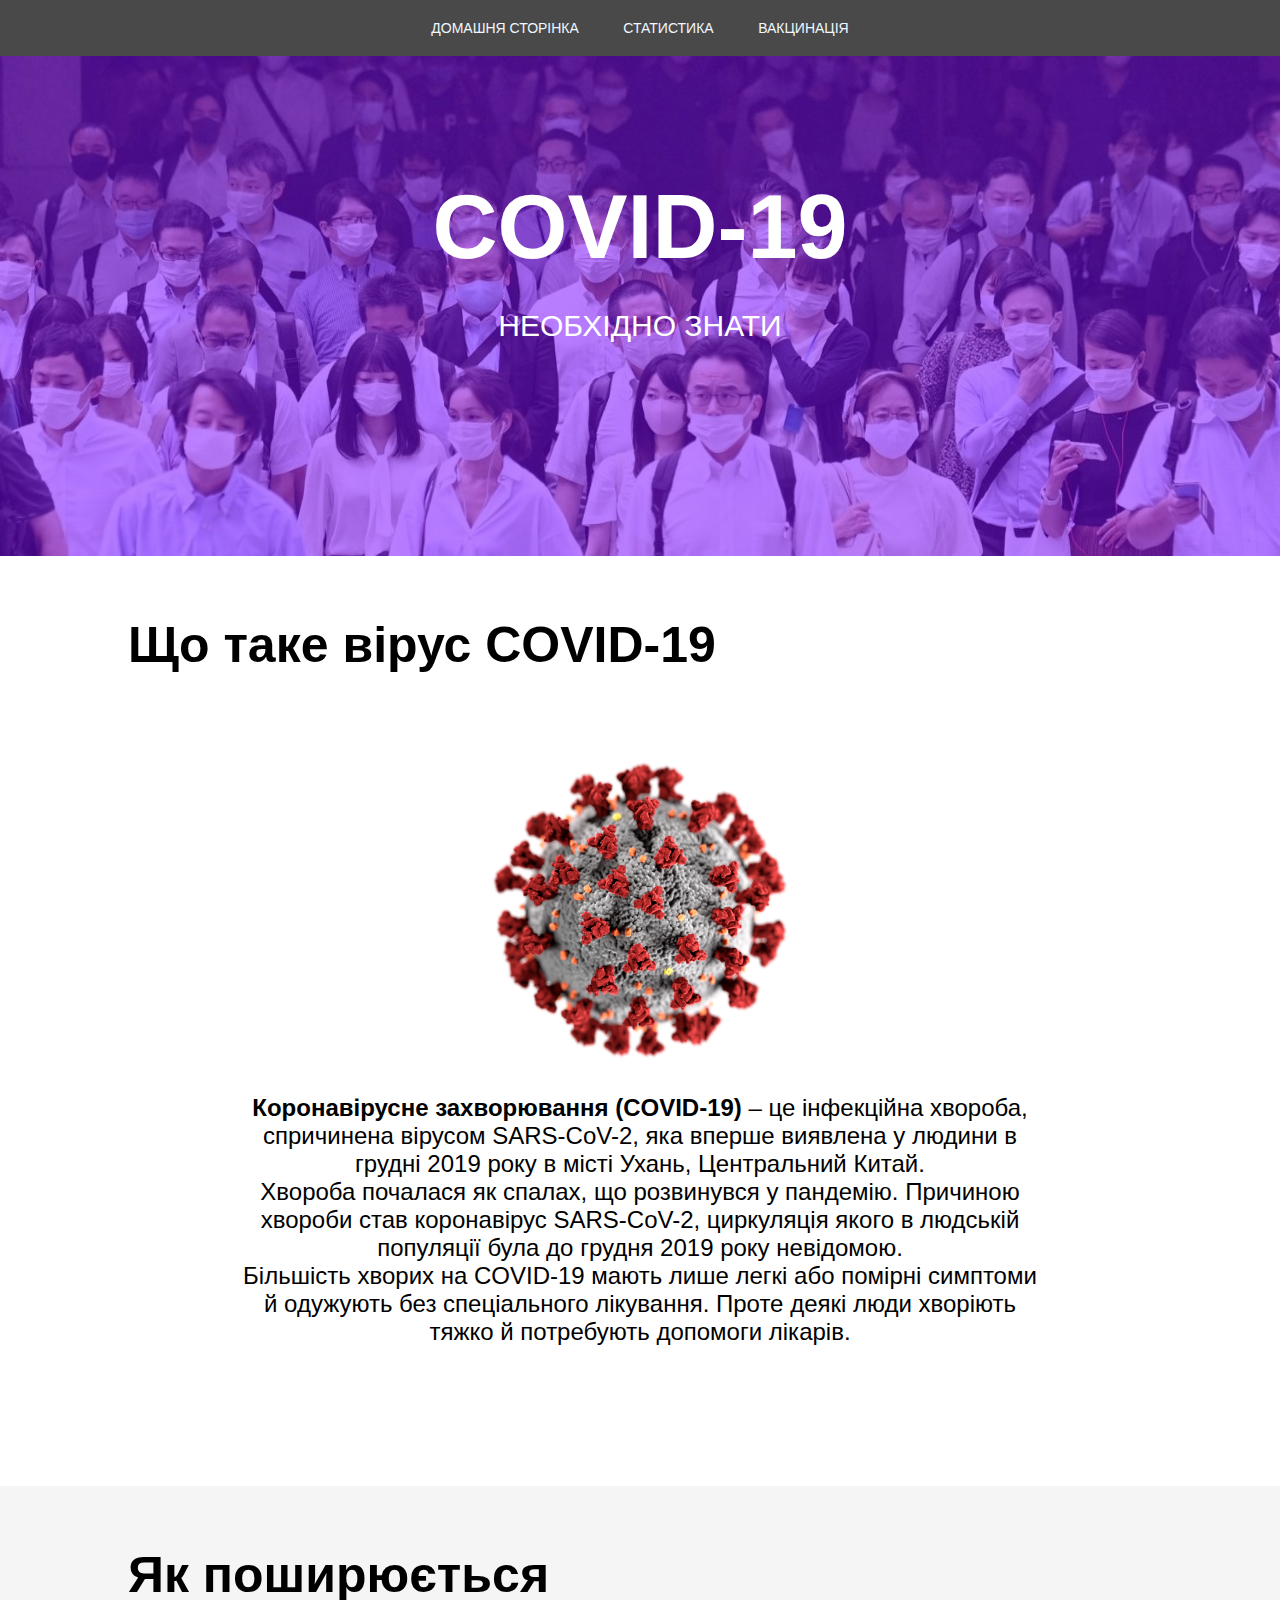
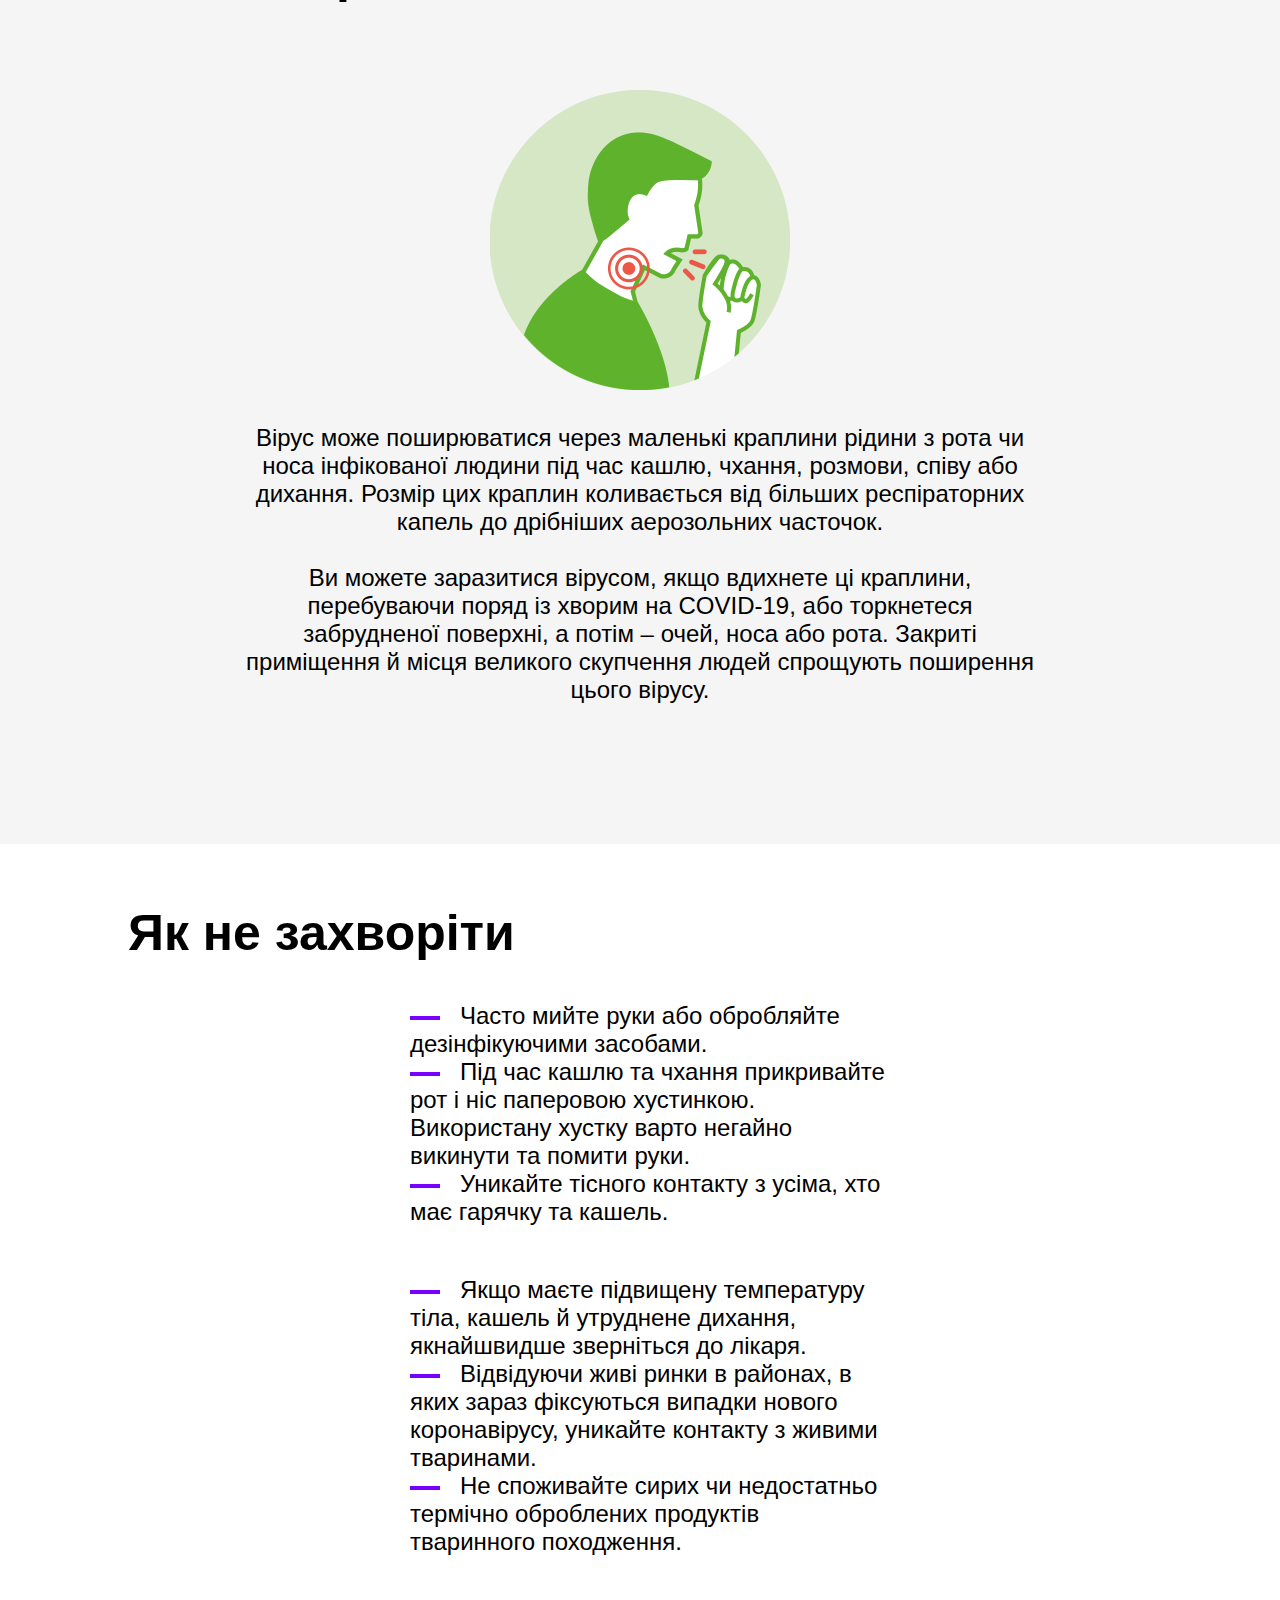
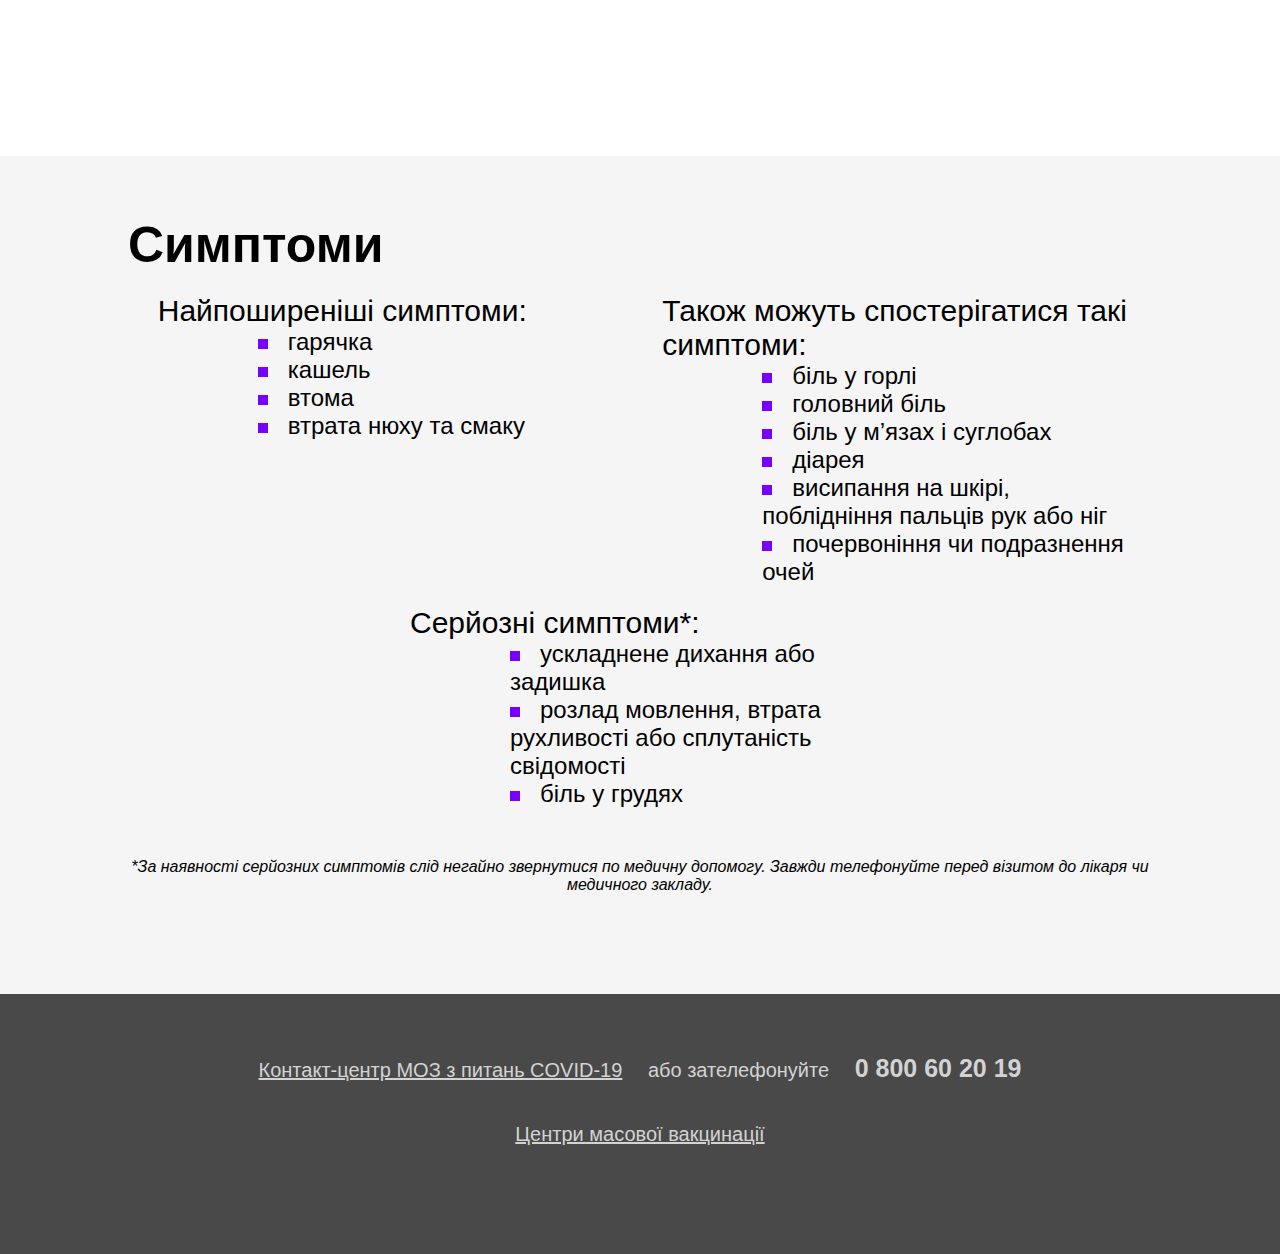
==== index.html @ f1811268 "Add files via upload" ====
<!DOCTYPE html>
<html lang="ua">
<head>
    <meta charset="UTF-8">
    <meta name="viewport" content="width=device-width, initial-scale=1.0">
    <link rel="stylesheet" href="style.css">
    <title>Інформація про COVID-19</title>
</head>
<body>

    <div class="header">
        <h2 class="link"><a href="index.html">домашня сторінка</a></h2>
        <h2 class="link"><a href="stats.html">статистика</a></h2>
        <h2 class="link"><a href="vaccine.html">вакцинація</a></h2>
    </div>

    <div class="head">
        <div class="imgPeople">
            <div class="head_text">
                COVID-19
            </div>
            <div class="head_subtitle">
                необхідно знати
            </div>
        </div>
    </div>
    

    <div class="whatIsCovid">
        <div class="whatIsCovid_title">Що таке вірус COVID-19</div>
        <div class="whatIsCovid_textImg">
            <img src="./img/covid19.png" alt="" class="whatIsCovid_img">
            <div class="whatIsCovid_text">
                <span class="bold">Коронавірусне захворювання (COVID-19)</span> – це інфекційна хвороба,  спричинена вірусом SARS-CoV-2, яка вперше виявлена у людини в грудні 2019 року в місті Ухань, Центральний Китай. 
                <br>Хвороба почалася як спалах, що розвинувся у пандемію. Причиною хвороби став коронавірус SARS-CoV-2, циркуляція якого в людській популяції була до грудня 2019 року невідомою.
                <br>Більшість хворих на COVID-19 мають лише легкі або помірні симптоми й одужують без спеціального лікування. Проте деякі люди хворіють тяжко й потребують допомоги лікарів.
            </div>
        </div>
    </div>


    <div class="howSpread">
        <div class="howSpread_title">Як поширюється</div>
        <div class="howSpread_textImg">
            <img src="./img/cough.png" alt="" class="howSpread_img">
            <div class="howSpread_text">
                Вірус може поширюватися через маленькі краплини рідини з рота чи носа інфікованої людини під час кашлю, чхання, розмови, співу або дихання. Розмір цих краплин коливається від більших респіраторних капель до дрібніших аерозольних часточок.
                <br>
                <br>Ви можете заразитися вірусом, якщо вдихнете ці краплини, перебуваючи поряд із хворим на COVID-19, або торкнетеся забрудненої поверхні, а потім – очей, носа або рота. Закриті приміщення й місця великого скупчення людей спрощують поширення цього вірусу.
            </div>
        </div>
    </div>


    <div class="howDoNot">
        <h2 class="howDoNot_title">Як не захворіти</h2>
        <div class="howDoNot_should">
            <div class="column1">
                <h2 ::before class="howDoNot_column1">Часто мийте руки або обробляйте дезінфікуючими засобами.</h2>
                <h2 ::before class="howDoNot_column1">Під час кашлю та чхання прикривайте рот і ніс паперовою хустинкою. Використану хустку варто негайно викинути та помити руки.</h2>
                <h2 ::before class="howDoNot_column1">Уникайте тісного контакту з усіма, хто має гарячку та кашель.</h2>
            </div>
            <div class="column2">
                <h2 ::before class="howDoNot_column2">Якщо маєте підвищену температуру тіла, кашель й утруднене дихання, якнайшвидше зверніться до лікаря.</h2>
                <h2 ::before class="howDoNot_column2">Відвідуючи живі ринки в районах, в яких зараз фіксуються випадки нового коронавірусу, уникайте контакту з живими тваринами.</h2>
                <h2 ::before class="howDoNot_column2">Не споживайте сирих чи недостатньо термічно оброблених продуктів тваринного походження.</h2>
            </div> 
        </div>
    </div>


    <div class="ifIll">
        <div class="ifIll_title">Симптоми</div>
        <div class="ifIll_column1">
            <h2 class="ifIll_subtitle">Найпоширеніші симптоми:</h2>
            <ul class="ifIll_list">
                <h2 class="ifIll_index">гарячка</h2>
                <h2 class="ifIll_index">кашель</h2>
                <h2 class="ifIll_index">втома</h2>
                <h2 class="ifIll_index">втрата нюху та смаку</h2>
            </ul>
        </div>

        <div class="ifIll_column2">
            <h2 class="ifIll_subtitle">Також можуть спостерігатися такі симптоми:</h2>
            <ul class="ifIll_list">
                <h2 class="ifIll_index">біль у горлі</h2>
                <h2 class="ifIll_index">головний біль</h2>
                <h2 class="ifIll_index">біль у м’язах і суглобах</h2>
                <h2 class="ifIll_index">діарея</h2>
                <h2 class="ifIll_index">висипання на шкірі, поблідніння пальців рук або ніг</h2>
                <h2 class="ifIll_index">почервоніння чи подразнення очей</h2>
            </ul>
        </div>

        <div class="ifIll_column3">
            <h2 class="ifIll_subtitle">Серйозні симптоми*:</h2>
            <ul class="ifIll_list">
                <h2 class="ifIll_index">ускладнене дихання або задишка</h2>
                <h2 class="ifIll_index">розлад мовлення, втрата рухливості або сплутаність свідомості</h2>
                <h2 class="ifIll_index">біль у грудях</h2>
            </ul>
        </div>
        
        <div class="description">
            *За наявності серйозних симптомів слід негайно звернутися по медичну допомогу. Завжди телефонуйте перед візитом до лікаря чи медичного закладу.
        </div>
    </div>


    <div class="contacts">
        <div class="contacts_moz"><a href="https://moz.gov.ua/kontakti" target="_blank">Контакт-центр МОЗ з питань COVID-19</a> <span class="or">або зателефонуйте </span>
            <span class="contacts_mozNumber">0 800 60 20 19</span>
        </div>
        <div class="contacts_centers"><a href="https://vaccination.covid19.gov.ua/vaccination-points" target="_blank">Центри масової вакцинації</a></div>
    </div>
</body>
</html>
---- style.css ----
html {
    height:100%;
}

* {
    margin: 0;
}

body {
    margin: 0;
    height: 100%;
    text-align: center;
    font-family: 'Roboto', sans-serif;
}

.header {
    margin: 0;
    min-height: 40px;
    width: 100%;
    background-color: rgb(73, 73, 73);
}

.link, .link a {
    display: inline-block;
    color: aliceblue;
    position: relative;
    text-align: center;
    padding: 10px 10px 10px 10px;
    margin: 0;
    font-weight: 100;
    font-size: 14px;
    text-transform: uppercase;
    text-decoration:dashed;
}

.head {
    background: url(img/people.jpeg) no-repeat;
    background-size: cover;
}


.imgPeople {
    background-color: rgba(119, 0, 255, .5);
    min-height: 500px; 
}

.head_text {
    color: white;
    text-align: center;
    padding: 120px 0px 0px 0px;
    font-size: 90px;
    font-weight: 600;
    min-width: 500px;
    opacity: 1;
    text-transform: uppercase;
}

.head_subtitle {
    color: white;
    margin: 0 auto;
    padding-top: 30px;
    text-transform: uppercase;
    font-size: 30px;
    text-align: center;
    font-weight: 300;
}

.whatIsCovid, .howDoNot {
    padding-bottom: 100px;
    padding-left: 10%;
    padding-right: 10%;
    background: #fff;
    min-height: 700px;
}

.column1 {
    display: inline-block;
    vertical-align: top;
    padding: 0px 100px 50px 100px;
    width: 500px;
}

.column2 {
    display: inline-block;
    vertical-align: top;
    padding: 0px 100px 100px 100px;
    width: 500px;
}

.howDoNot_column1, .howDoNot_column2 {
    vertical-align: top;
    text-align: left;
    padding-left: 20px;
    font-size: 24px;
    font-weight: 100;
}

.howDoNot_column1::before, .howDoNot_column2::before{
    content: "";
    display: inline-block;
    vertical-align: middle;
    width: 30px;
    height: 4px;
    margin-right: 20px;
    background-color: rgb(119, 0, 255);
}

.howDoNot_should {
    position: relative;
    text-align: center;
    font-weight: 100;
    font-size: 20px;
    padding-top: 40px;
}

.howSpread, .ifIll {
    background: rgb(245, 245, 245);
    min-height: 700px;
    padding-left: 10%;
    padding-right: 10%;
    padding-bottom: 100px;
}

.whatIsCovid_textImg, .howSpread_textImg{
    position: relative;
    padding-top: 6px;
}

.whatIsCovid_img, .howSpread_img {
    position: relative;
    padding-top: 80px;
    min-height: 100px;
    max-height: 300px;
}

.bold {
    font-weight: 600;
}

.whatIsCovid_text, .howSpread_text {
    display: inline-block;
    padding-top: 30px;
    padding-left: 50px;
    padding-right: 50px;
    padding-bottom: 40px;
    min-width: 400px;
    max-width: 800px;
    font-size: 24px;
}

.whatIsCovid_title, .howSpread_title, .howDoNot_title, .ifIll_title {
    color: rgb(0, 0, 0);
    text-align: left;
    margin: 0;
    padding-top: 60px;
    font-size: 50px;
    font-weight: 600;
    min-width: 400px;
}


.ifIll {
    text-align: center;
}

.ifIll_column1 {
    display: inline-block;
    vertical-align: top;
    width: 500px;
}

.ifIll_column2 {
    display: inline-block;
    vertical-align: top;
    width: 500px;
}

.ifIll_column3 {
    display: inline-block;
    vertical-align: middle;
    width: 500px;
}

.description {
    padding-top: 50px;
    font-style: oblique;
}

.ifIll_subtitle {
    text-align: left;
    padding: 80px 0px 0px 0px;
    font-size: 30px;
    font-weight: 300;
    padding-left: 20px;
    padding-top: 20px;
}

.ifIll_list {
    padding-left: 100px;
}

.ifIll_index::before {
    content: "";
    display: inline-block;
    vertical-align: middle;
    width: 10px;
    height: 10px;
    margin-right: 20px;
    background-color: rgb(119, 0, 255);
}

.ifIll_index {
    text-align: left;
    padding: 80px 0px 0px 0px;
    font-size: 24px;
    font-weight: 300;
    padding-left: 20px;
    padding-top: 0px;
}

.contacts {
    color: lightgray;
    font-weight: 100;
    padding-top: 60px;
    font-size: 20px;
    text-align: center;
    margin: 0;
    background: rgb(73, 73, 73);
    min-height: 200px;
    padding-left: 15%;
    padding-right: 15%;
}

a {
    color: lightgray;
    text-decoration: underline;
}

.or {
    padding-left: 20px;
    padding-right: 20px;
}

.contacts_centers {
    padding-top: 40px;
}

.contacts_mozNumber {
    font-size: 25px;
    font-weight: 600;
}

/* stats.html */

.maprnbo {
    padding-bottom: 100px;
    padding-left: 10%;
    padding-right: 10%;
    background: #fff;
    min-height: 700px;
}
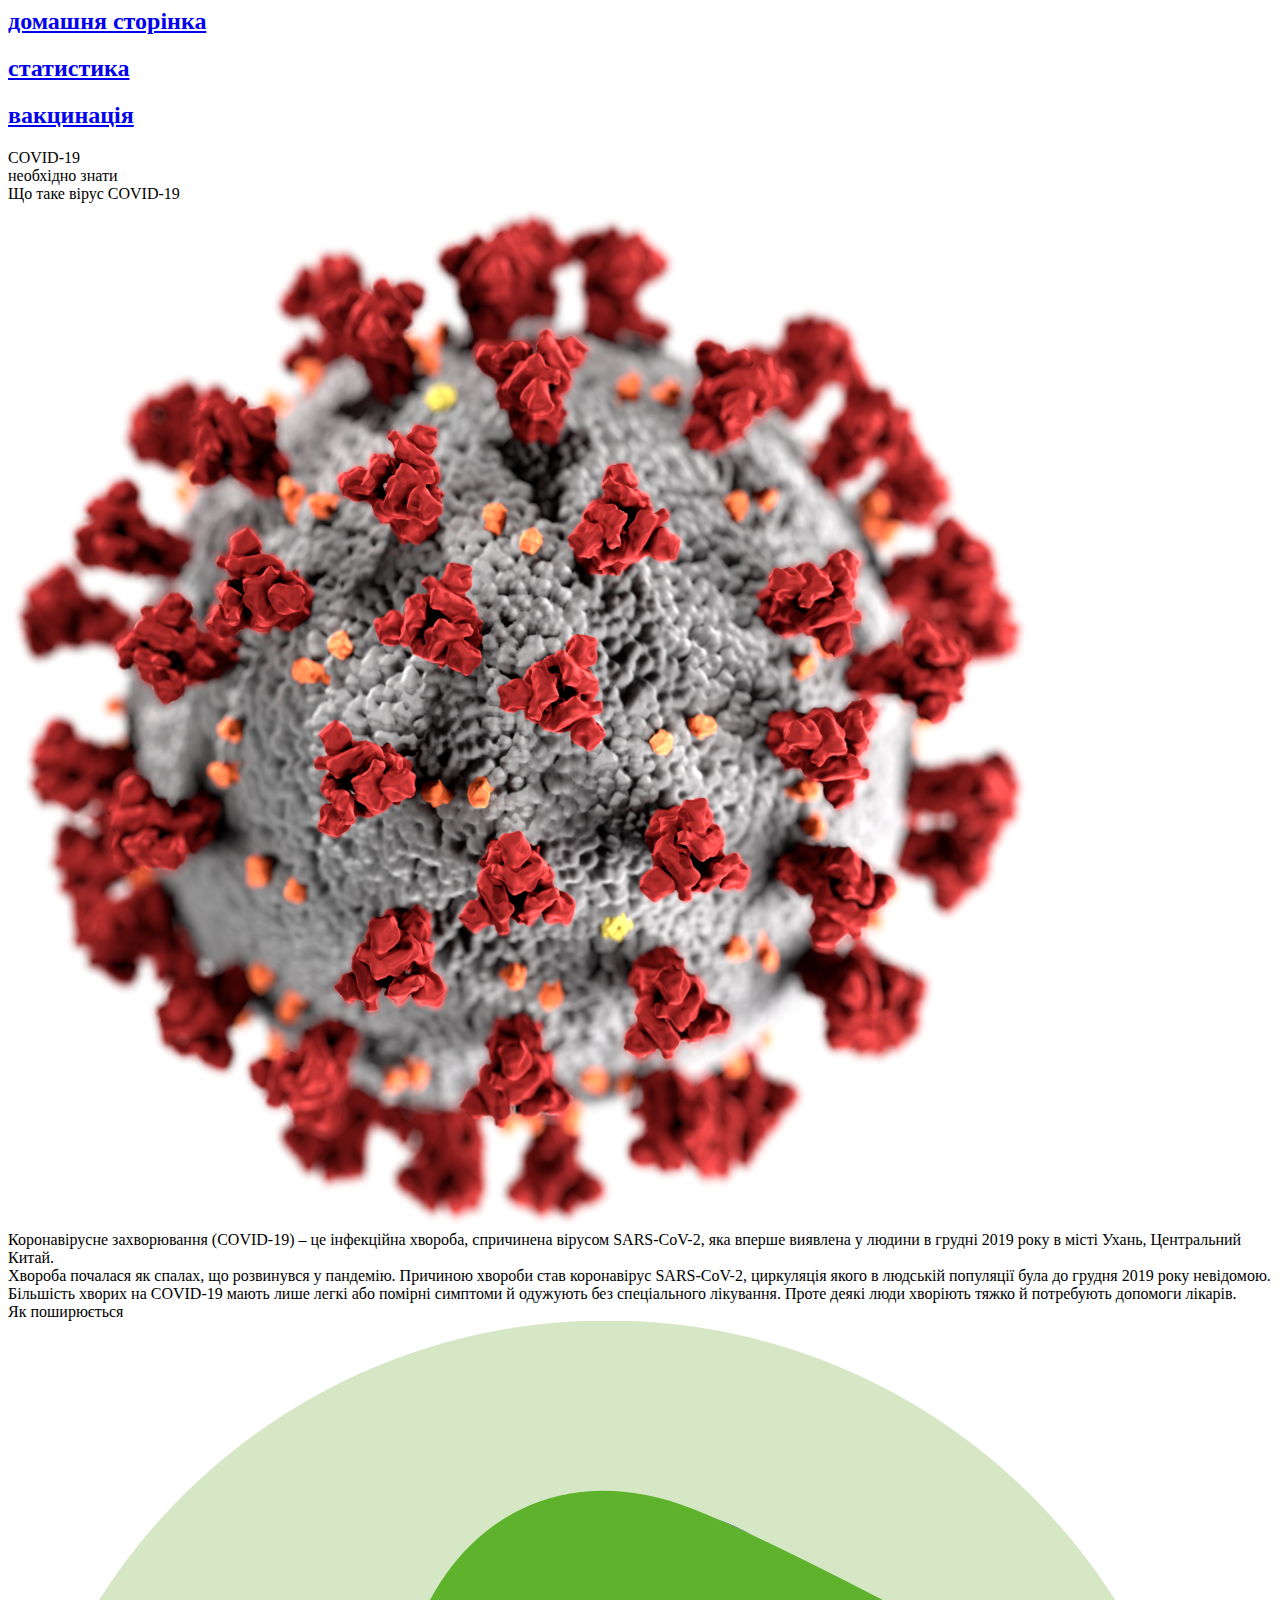
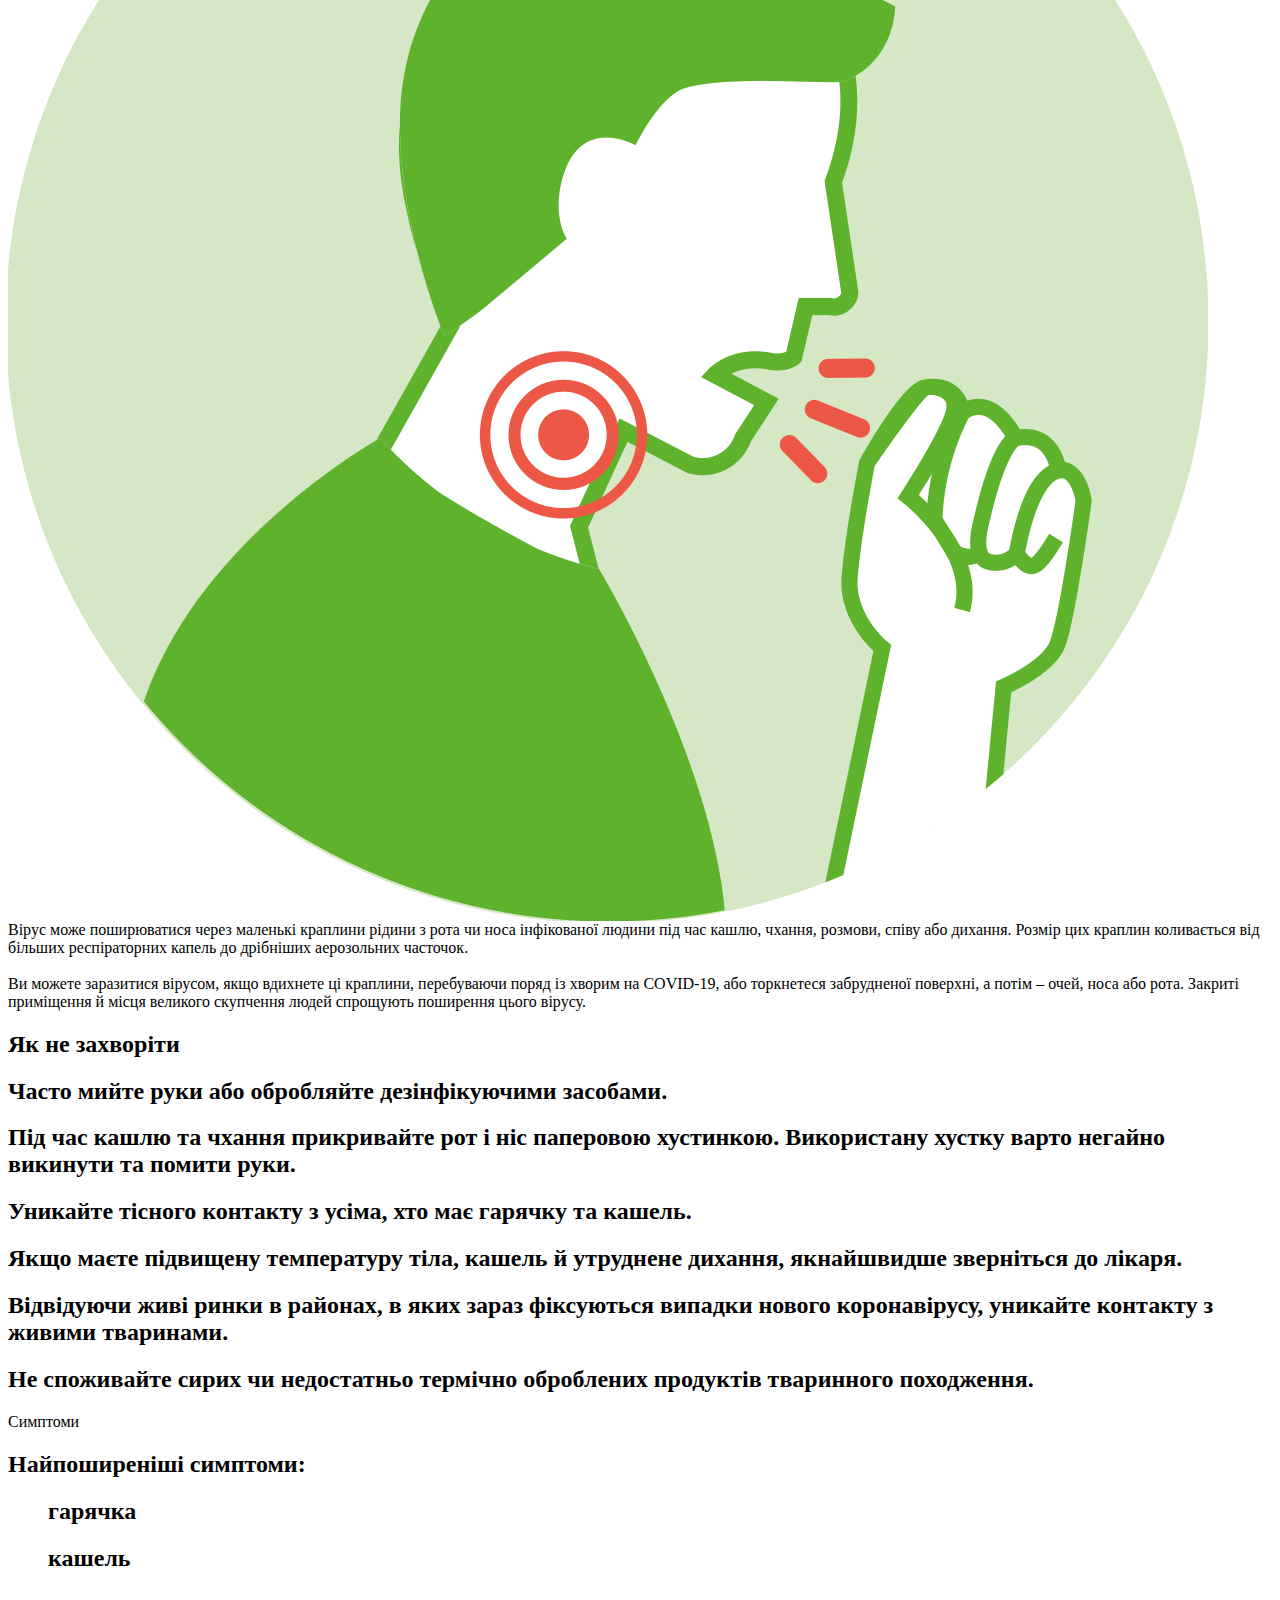
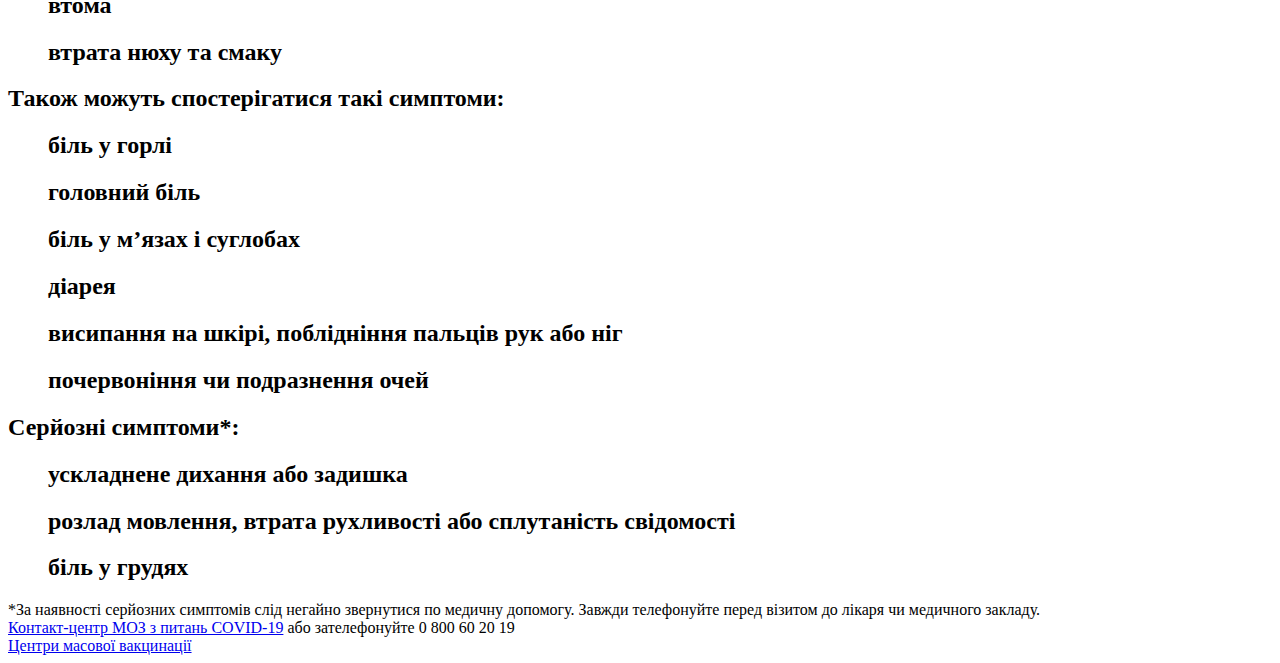
==== commit aaaaab26: "Add files via upload" ====
--- a/index.html
+++ b/index.html
@@ -1,9 +1,9 @@
-<!DOCTYPE html>
+<DOCTYPE html>
 <html lang="ua">
 <head>
     <meta charset="UTF-8">
     <meta name="viewport" content="width=device-width, initial-scale=1.0">
-    <link rel="stylesheet" href="style.css">
+    <link rel="stylesheet" href="/css/style.css">
     <title>Інформація про COVID-19</title>
 </head>
 <body>
@@ -26,11 +26,11 @@
     </div>
     
 
-    <div class="whatIsCovid">
-        <div class="whatIsCovid_title">Що таке вірус COVID-19</div>
-        <div class="whatIsCovid_textImg">
-            <img src="./img/covid19.png" alt="" class="whatIsCovid_img">
-            <div class="whatIsCovid_text">
+    <div class="block">
+        <div class="title">Що таке вірус COVID-19</div>
+        <div class="block_img">
+            <img src="/img/covid19.png" alt="" class="img">
+            <div class="text">
                 <span class="bold">Коронавірусне захворювання (COVID-19)</span> – це інфекційна хвороба,  спричинена вірусом SARS-CoV-2, яка вперше виявлена у людини в грудні 2019 року в місті Ухань, Центральний Китай. 
                 <br>Хвороба почалася як спалах, що розвинувся у пандемію. Причиною хвороби став коронавірус SARS-CoV-2, циркуляція якого в людській популяції була до грудня 2019 року невідомою.
                 <br>Більшість хворих на COVID-19 мають лише легкі або помірні симптоми й одужують без спеціального лікування. Проте деякі люди хворіють тяжко й потребують допомоги лікарів.
@@ -39,11 +39,11 @@
     </div>
 
 
-    <div class="howSpread">
-        <div class="howSpread_title">Як поширюється</div>
-        <div class="howSpread_textImg">
-            <img src="./img/cough.png" alt="" class="howSpread_img">
-            <div class="howSpread_text">
+    <div class="second_block">
+        <div class="title">Як поширюється</div>
+        <div class="block_img">
+            <img src="/img/cough.png" alt="" class="img">
+            <div class="text">
                 Вірус може поширюватися через маленькі краплини рідини з рота чи носа інфікованої людини під час кашлю, чхання, розмови, співу або дихання. Розмір цих краплин коливається від більших респіраторних капель до дрібніших аерозольних часточок.
                 <br>
                 <br>Ви можете заразитися вірусом, якщо вдихнете ці краплини, перебуваючи поряд із хворим на COVID-19, або торкнетеся забрудненої поверхні, а потім – очей, носа або рота. Закриті приміщення й місця великого скупчення людей спрощують поширення цього вірусу.
@@ -52,15 +52,15 @@
     </div>
 
 
-    <div class="howDoNot">
-        <h2 class="howDoNot_title">Як не захворіти</h2>
+    <div class="block">
+        <h2 class="title">Як не захворіти</h2>
         <div class="howDoNot_should">
-            <div class="column1">
+            <div class="columnH">
                 <h2 ::before class="howDoNot_column1">Часто мийте руки або обробляйте дезінфікуючими засобами.</h2>
                 <h2 ::before class="howDoNot_column1">Під час кашлю та чхання прикривайте рот і ніс паперовою хустинкою. Використану хустку варто негайно викинути та помити руки.</h2>
                 <h2 ::before class="howDoNot_column1">Уникайте тісного контакту з усіма, хто має гарячку та кашель.</h2>
             </div>
-            <div class="column2">
+            <div class="columnH">
                 <h2 ::before class="howDoNot_column2">Якщо маєте підвищену температуру тіла, кашель й утруднене дихання, якнайшвидше зверніться до лікаря.</h2>
                 <h2 ::before class="howDoNot_column2">Відвідуючи живі ринки в районах, в яких зараз фіксуються випадки нового коронавірусу, уникайте контакту з живими тваринами.</h2>
                 <h2 ::before class="howDoNot_column2">Не споживайте сирих чи недостатньо термічно оброблених продуктів тваринного походження.</h2>
@@ -69,10 +69,10 @@
     </div>
 
 
-    <div class="ifIll">
-        <div class="ifIll_title">Симптоми</div>
-        <div class="ifIll_column1">
-            <h2 class="ifIll_subtitle">Найпоширеніші симптоми:</h2>
+    <div class="second_block">
+        <div class="title">Симптоми</div>
+        <div class="column">
+            <h2 class="subtitle">Найпоширеніші симптоми:</h2>
             <ul class="ifIll_list">
                 <h2 class="ifIll_index">гарячка</h2>
                 <h2 class="ifIll_index">кашель</h2>
@@ -81,8 +81,8 @@
             </ul>
         </div>
 
-        <div class="ifIll_column2">
-            <h2 class="ifIll_subtitle">Також можуть спостерігатися такі симптоми:</h2>
+        <div class="column">
+            <h2 class="subtitle">Також можуть спостерігатися такі симптоми:</h2>
             <ul class="ifIll_list">
                 <h2 class="ifIll_index">біль у горлі</h2>
                 <h2 class="ifIll_index">головний біль</h2>
@@ -93,8 +93,8 @@
             </ul>
         </div>
 
-        <div class="ifIll_column3">
-            <h2 class="ifIll_subtitle">Серйозні симптоми*:</h2>
+        <div class="column">
+            <h2 class="subtitle">Серйозні симптоми*:</h2>
             <ul class="ifIll_list">
                 <h2 class="ifIll_index">ускладнене дихання або задишка</h2>
                 <h2 class="ifIll_index">розлад мовлення, втрата рухливості або сплутаність свідомості</h2>
@@ -114,5 +114,7 @@
         </div>
         <div class="contacts_centers"><a href="https://vaccination.covid19.gov.ua/vaccination-points" target="_blank">Центри масової вакцинації</a></div>
     </div>
+
+    <script src="/js/script.js"></script>
 </body>
 </html>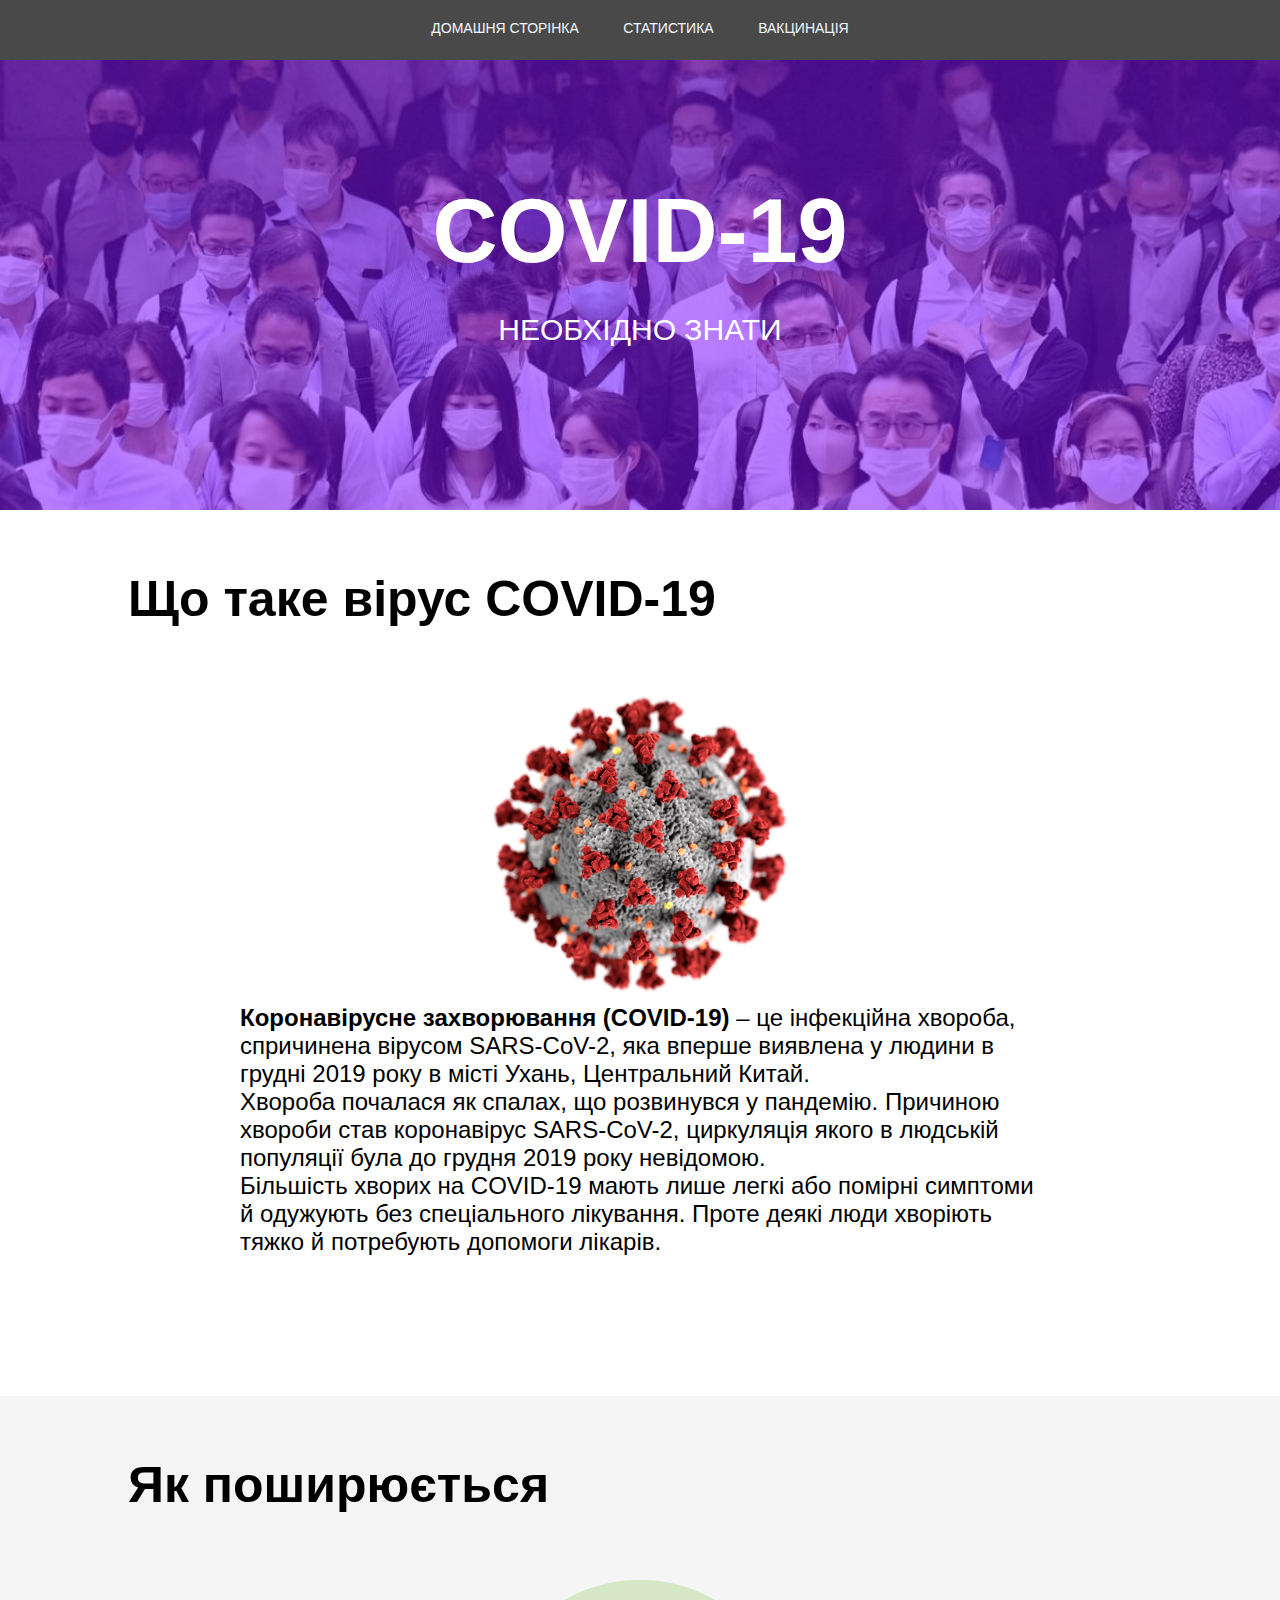
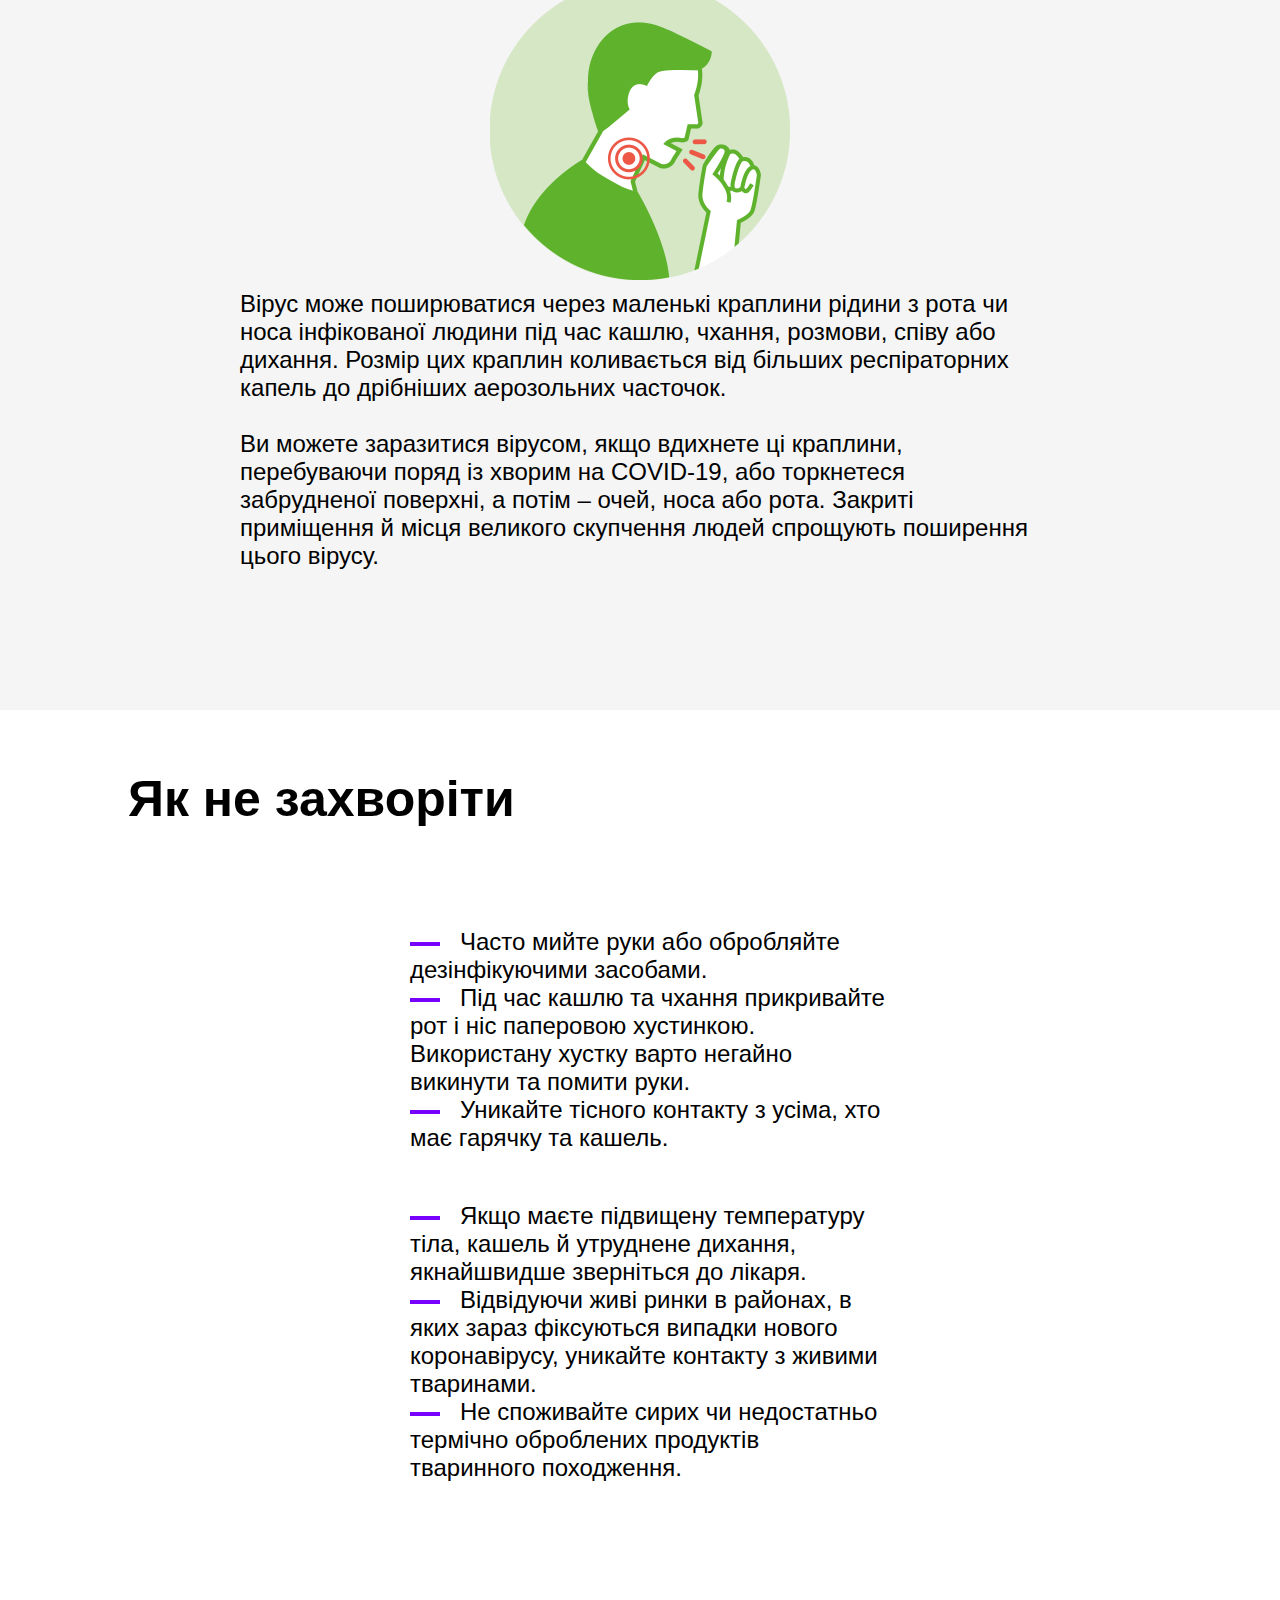
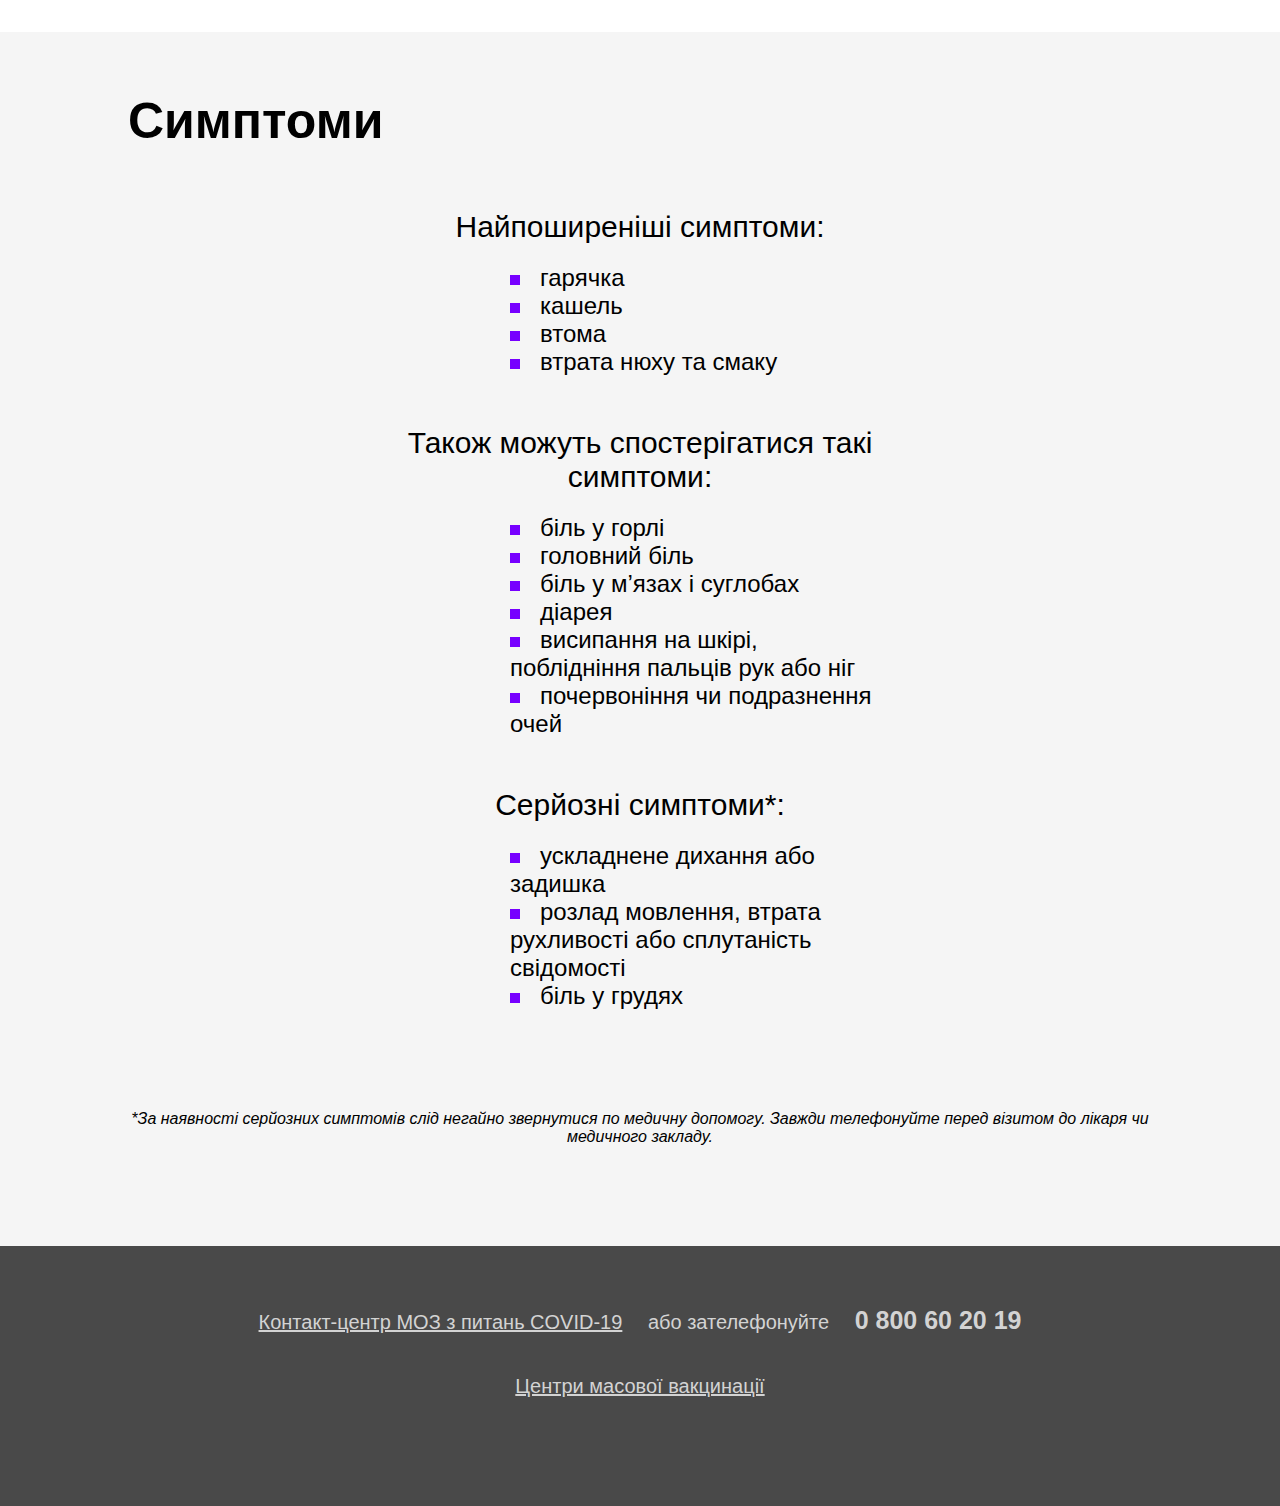
==== commit 71d63069: "Add files via upload" ====
--- a/index.html
+++ b/index.html
@@ -3,7 +3,7 @@
 <head>
     <meta charset="UTF-8">
     <meta name="viewport" content="width=device-width, initial-scale=1.0">
-    <link rel="stylesheet" href="/css/style.css">
+    <link rel="stylesheet" href="style.css">
     <title>Інформація про COVID-19</title>
 </head>
 <body>
@@ -29,7 +29,7 @@
     <div class="block">
         <div class="title">Що таке вірус COVID-19</div>
         <div class="block_img">
-            <img src="/img/covid19.png" alt="" class="img">
+            <img src="img/covid19.png" alt="" class="img">
             <div class="text">
                 <span class="bold">Коронавірусне захворювання (COVID-19)</span> – це інфекційна хвороба,  спричинена вірусом SARS-CoV-2, яка вперше виявлена у людини в грудні 2019 року в місті Ухань, Центральний Китай. 
                 <br>Хвороба почалася як спалах, що розвинувся у пандемію. Причиною хвороби став коронавірус SARS-CoV-2, циркуляція якого в людській популяції була до грудня 2019 року невідомою.
@@ -42,7 +42,7 @@
     <div class="second_block">
         <div class="title">Як поширюється</div>
         <div class="block_img">
-            <img src="/img/cough.png" alt="" class="img">
+            <img src="img/cough.png" alt="" class="img">
             <div class="text">
                 Вірус може поширюватися через маленькі краплини рідини з рота чи носа інфікованої людини під час кашлю, чхання, розмови, співу або дихання. Розмір цих краплин коливається від більших респіраторних капель до дрібніших аерозольних часточок.
                 <br>
@@ -115,6 +115,6 @@
         <div class="contacts_centers"><a href="https://vaccination.covid19.gov.ua/vaccination-points" target="_blank">Центри масової вакцинації</a></div>
     </div>
 
-    <script src="/js/script.js"></script>
+    <script src="script.js"></script>
 </body>
 </html>--- a/style.css
+++ b/style.css
@@ -0,0 +1,327 @@
+html {
+    height: 100%;
+}
+
+* {
+    margin: 0;
+    text-align: center;
+    font-family: 'Roboto', sans-serif;
+}
+
+.header {
+    min-height: 40px;
+    background-color: rgb(73, 73, 73);
+    text-align: center;
+}
+
+.link, .link a {
+    display: inline-block;
+    color: aliceblue;
+    vertical-align: top;
+    padding: 0px 10px 10px 10px;
+    margin-top: 10px;
+    margin-bottom: 10px;
+    height: 30px;
+    font-weight: 100;
+    font-size: 14px;
+    text-transform: uppercase;
+    text-decoration: none;
+
+    -webkit-transition: all 0.3s ease;;
+    -moz-transition: all 0.3s ease;;
+    -o-transition: all 0.3s ease;;
+    transition: all 0.3s ease;
+}
+
+.link:hover {
+    background-color: rgb(255, 0, 0);
+}
+
+.head {
+    background: url(/img/people.jpeg) no-repeat;
+    background-attachment: fixed;
+    background-size: cover;
+}
+
+
+.imgPeople {
+    background-color: rgba(119, 0, 255, .5);
+    min-height: 450px; 
+}
+
+.head_text {
+    color: white;
+    text-align: center;
+    padding: 120px 0px 0px 0px;
+    font-size: 90px;
+    font-weight: 600;
+    min-width: 500px;
+    opacity: 1;
+    text-transform: uppercase;
+}
+
+.head_subtitle {
+    color: white;
+    margin: 0 auto;
+    padding-top: 30px;
+    text-transform: uppercase;
+    font-size: 30px;
+    text-align: center;
+    font-weight: 300;
+}
+
+.block {
+    padding-bottom: 100px;
+    padding-left: 10%;
+    padding-right: 10%;
+    background: #fff;
+    min-height: 700px;
+}
+
+.columnH {
+    display: inline-block;
+    vertical-align: top;
+    padding: 0px 100px 50px 100px;
+    width: 500px;
+}
+
+.howDoNot_column1, .howDoNot_column2 {
+    vertical-align: top;
+    text-align: left;
+    padding-left: 20px;
+    font-size: 24px;
+    font-weight: 100;
+}
+
+.howDoNot_column1::before, .howDoNot_column2::before{
+    content: "";
+    display: inline-block;
+    vertical-align: middle;
+    width: 30px;
+    height: 4px;
+    margin-right: 20px;
+    background-color: rgb(119, 0, 255);
+}
+
+.howDoNot_should {
+    position: relative;
+    text-align: center;
+    font-weight: 100;
+    font-size: 20px;
+    padding-top: 40px;
+}
+
+.second_block {
+    background: rgb(245, 245, 245);
+    min-height: 700px;
+    padding-left: 10%;
+    padding-right: 10%;
+    padding-bottom: 100px;
+}
+
+.block_img {
+    position: relative;
+    padding-top: 6px;
+}
+
+.text {
+    display: inline-block;
+    text-align: left;
+    vertical-align: top;
+    padding: 10px 50px 40px 50px;
+    min-width: 400px;
+    max-width: 800px;
+    font-size: 24px;
+}
+
+.text-anim {
+    margin-left: auto;
+    margin-right: auto;
+    position: relative;
+    padding: 0px 50px 40px 50px;
+    min-width: 400px;
+    max-width: 800px;
+    font-size: 24px;
+
+    transform: translate(0px, 50%);
+    opacity: 0;
+    transition: all 0.8s ease 0s;
+}
+
+.text-anim._active {
+    transform: translate(0px, 0px);
+    opacity: 1;
+    transition: all 0.8s ease 0.8s;
+}
+
+.webmap {
+    color: black;
+    margin: auto;
+    padding: 0px 10px 10px 10px;
+    margin-top: 10px;
+    margin-bottom: 10px;
+    height: 20px;
+    font-weight: 100;
+    font-size: 20px;
+    font-style: oblique;
+    text-decoration: none;
+
+    -webkit-transition: all 0.3s ease;;
+    -moz-transition: all 0.3s ease;;
+    -o-transition: all 0.3s ease;;
+    transition: all 0.3s ease;
+}
+
+.webmap a {
+    color: black;
+    text-decoration: none;
+    color: black;
+    border-radius: 20px;
+    padding: 10px 10px 10px 10px;
+    margin-top: 10px;
+    margin-bottom: 10px;
+    height: 20px;
+
+    -webkit-transition: all 0.3s ease;;
+    -moz-transition: all 0.3s ease;;
+    -o-transition: all 0.3s ease;;
+    transition: all 0.3s ease;
+}
+
+.webmap:hover a {
+    color: #fff;
+    background: rgb(255, 0, 0);
+}
+
+.img_border {
+    margin-bottom: 40px;
+    position: relative;
+    min-height: 100px;
+    max-height: 500px;
+    border: 15px outset;
+    border-color: rgb(119, 0, 255);
+    
+    transform: translate(0px, 50%);
+    opacity: 0;
+    transition: all 0.8s ease 0s;
+}
+
+.img_border._active {
+    transform: translate(0px, 0px);
+    opacity: 1;
+    transition: all 0.8s ease 0.4s;
+}
+
+.paragraph {
+    display: inline-block;
+    text-align: left;
+    vertical-align: top;
+    padding: 20px 50px 40px 50px;
+    min-width: 400px;
+    max-width: 800px;
+    font-size: 24px;
+}
+
+.img {
+    position: relative;
+    min-height: 100px;
+    max-height: 300px;
+}
+
+
+.bold {
+    font-weight: 600;
+}
+
+
+.title {
+    color: rgb(0, 0, 0);
+    text-align: left;
+    margin: 0;
+    padding-bottom: 60px;
+    padding-top: 60px;
+    font-size: 50px;
+    font-weight: 600;
+    min-width: 400px;
+}
+
+
+.ifIll {
+    text-align: center;
+}
+
+.column {
+    display: inline-block;
+    vertical-align: top;
+    width: 500px;
+    padding: 0px 50px 50px 50px;
+}
+
+.description {
+    padding-top: 50px;
+    font-style: oblique;
+    text-align: center;
+}
+
+.subtitle {
+    text-align: center;
+    padding: 0px 0px 0px 0px;
+    font-size: 30px;
+    font-weight: 300;
+}
+
+.ifIll_list {
+    padding-top: 20px;
+    padding-left: 100px;
+}
+
+.ifIll_index::before {
+    content: "";
+    display: inline-block;
+    vertical-align: middle;
+    width: 10px;
+    height: 10px;
+    margin-right: 20px;
+    background-color: rgb(119, 0, 255);
+}
+
+.ifIll_index {
+    text-align: left;
+    padding: 80px 0px 0px 0px;
+    font-size: 24px;
+    font-weight: 300;
+    padding-left: 20px;
+    padding-top: 0px;
+}
+
+.contacts {
+    color: lightgray;
+    font-weight: 100;
+    padding-top: 60px;
+    font-size: 20px;
+    text-align: center;
+    margin: 0;
+    background: rgb(73, 73, 73);
+    min-height: 200px;
+    padding-left: 15%;
+    padding-right: 15%;
+}
+
+a {
+    color: lightgray;
+    text-decoration: underline;
+}
+
+.or {
+    padding-left: 20px;
+    padding-right: 20px;
+}
+
+.contacts_centers {
+    padding-top: 40px;
+}
+
+.contacts_mozNumber {
+    font-size: 25px;
+    font-weight: 600;
+}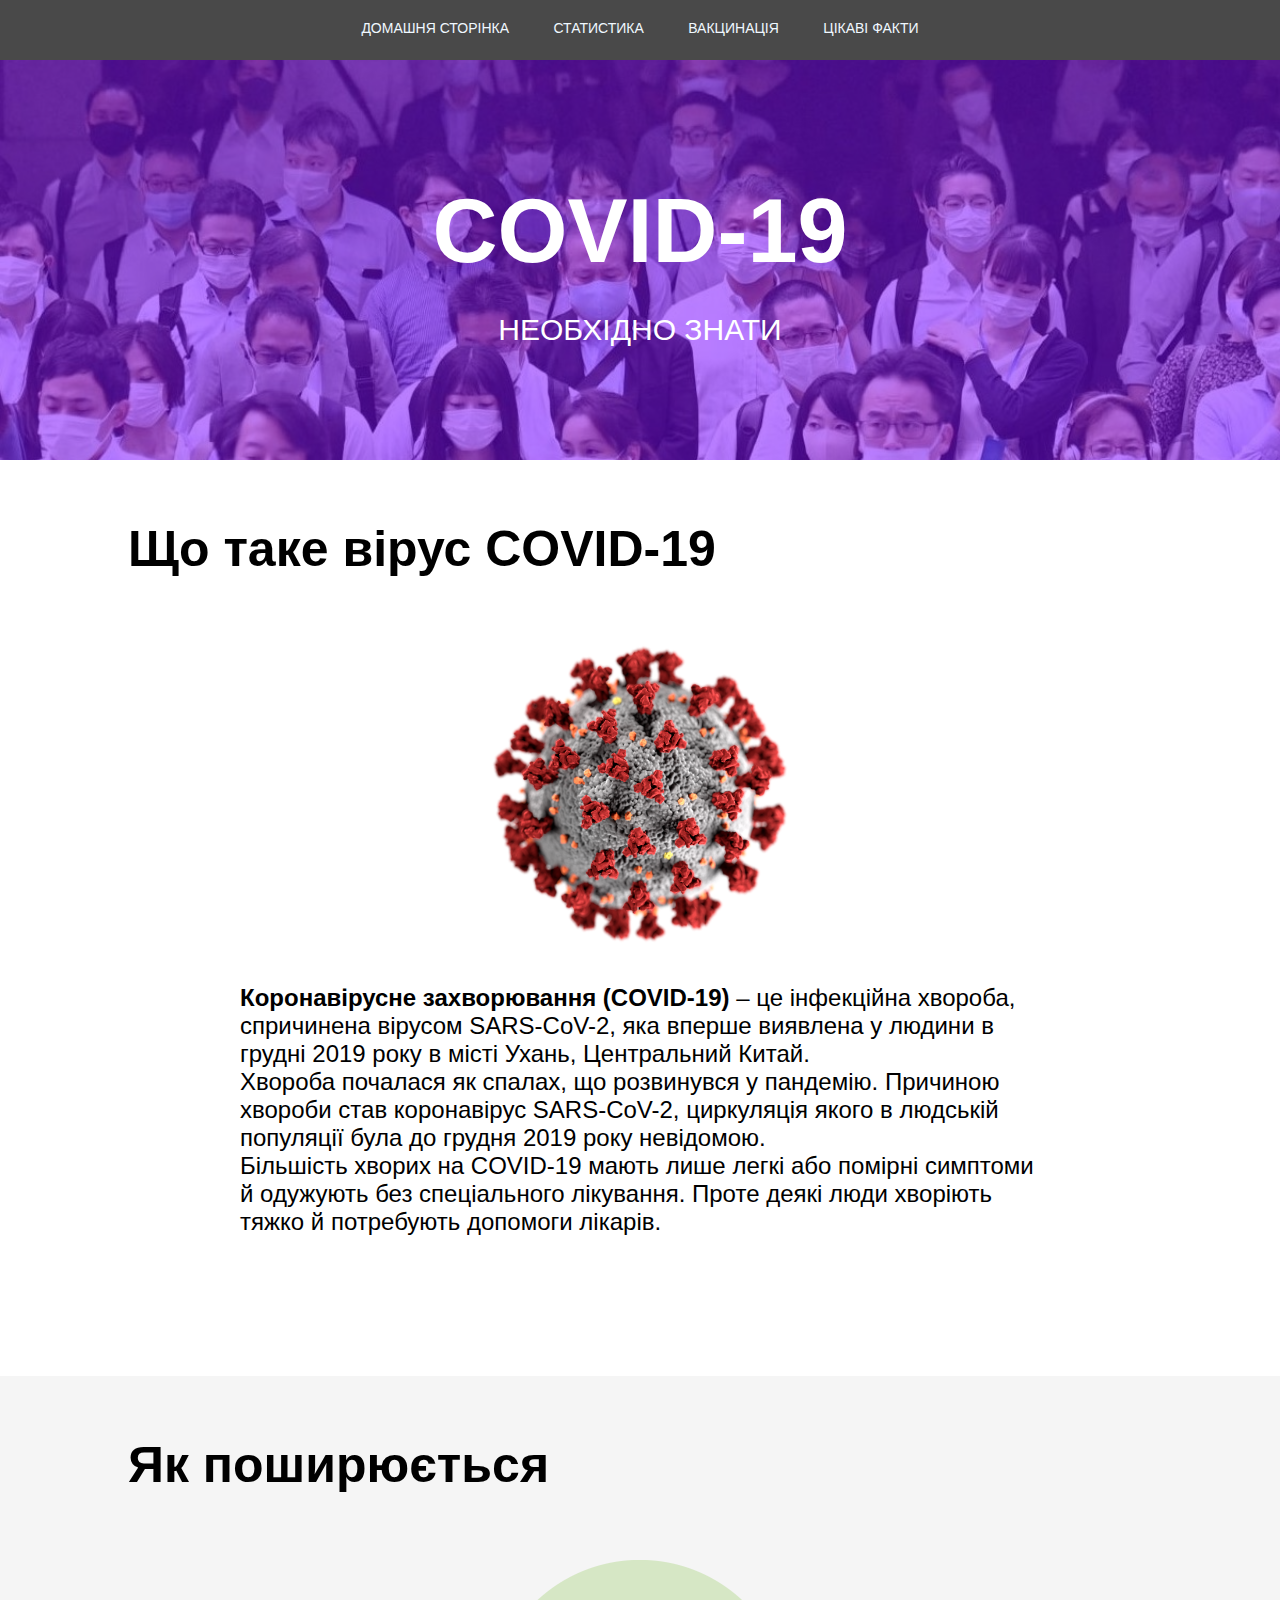
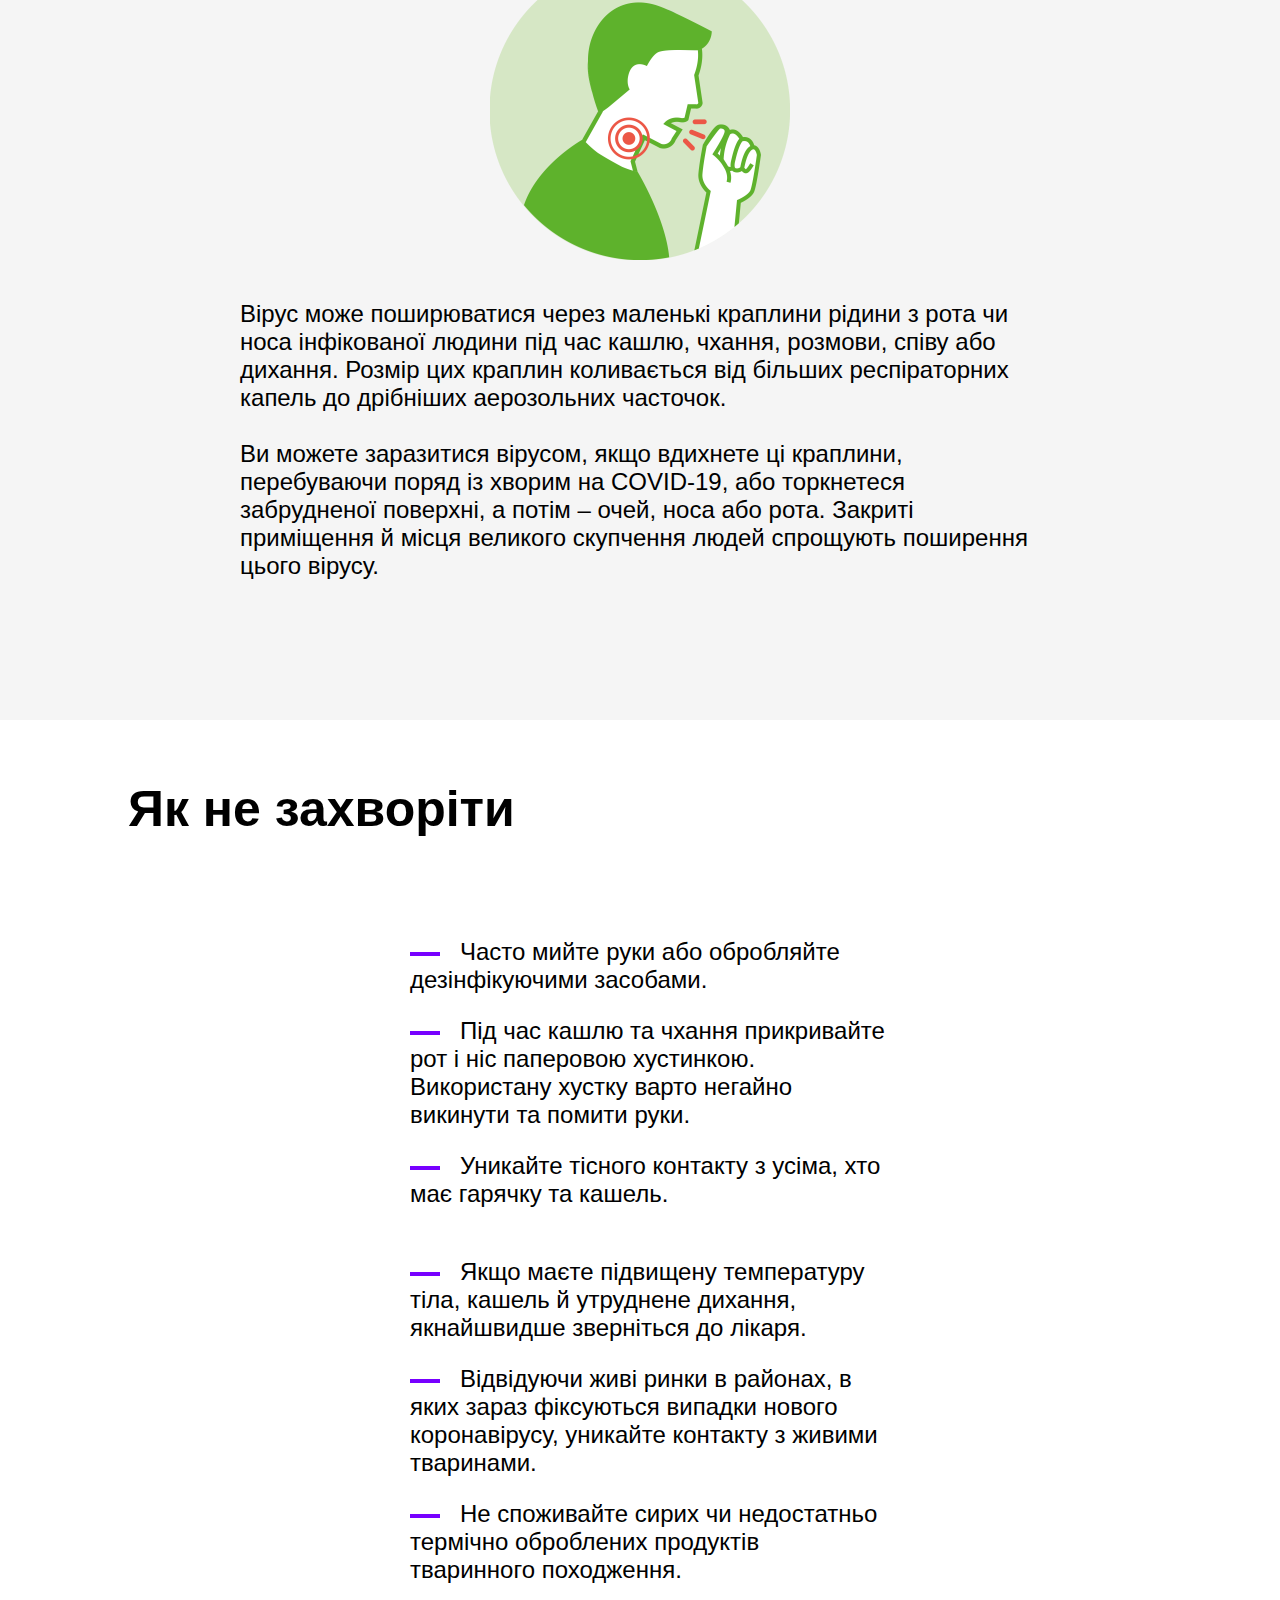
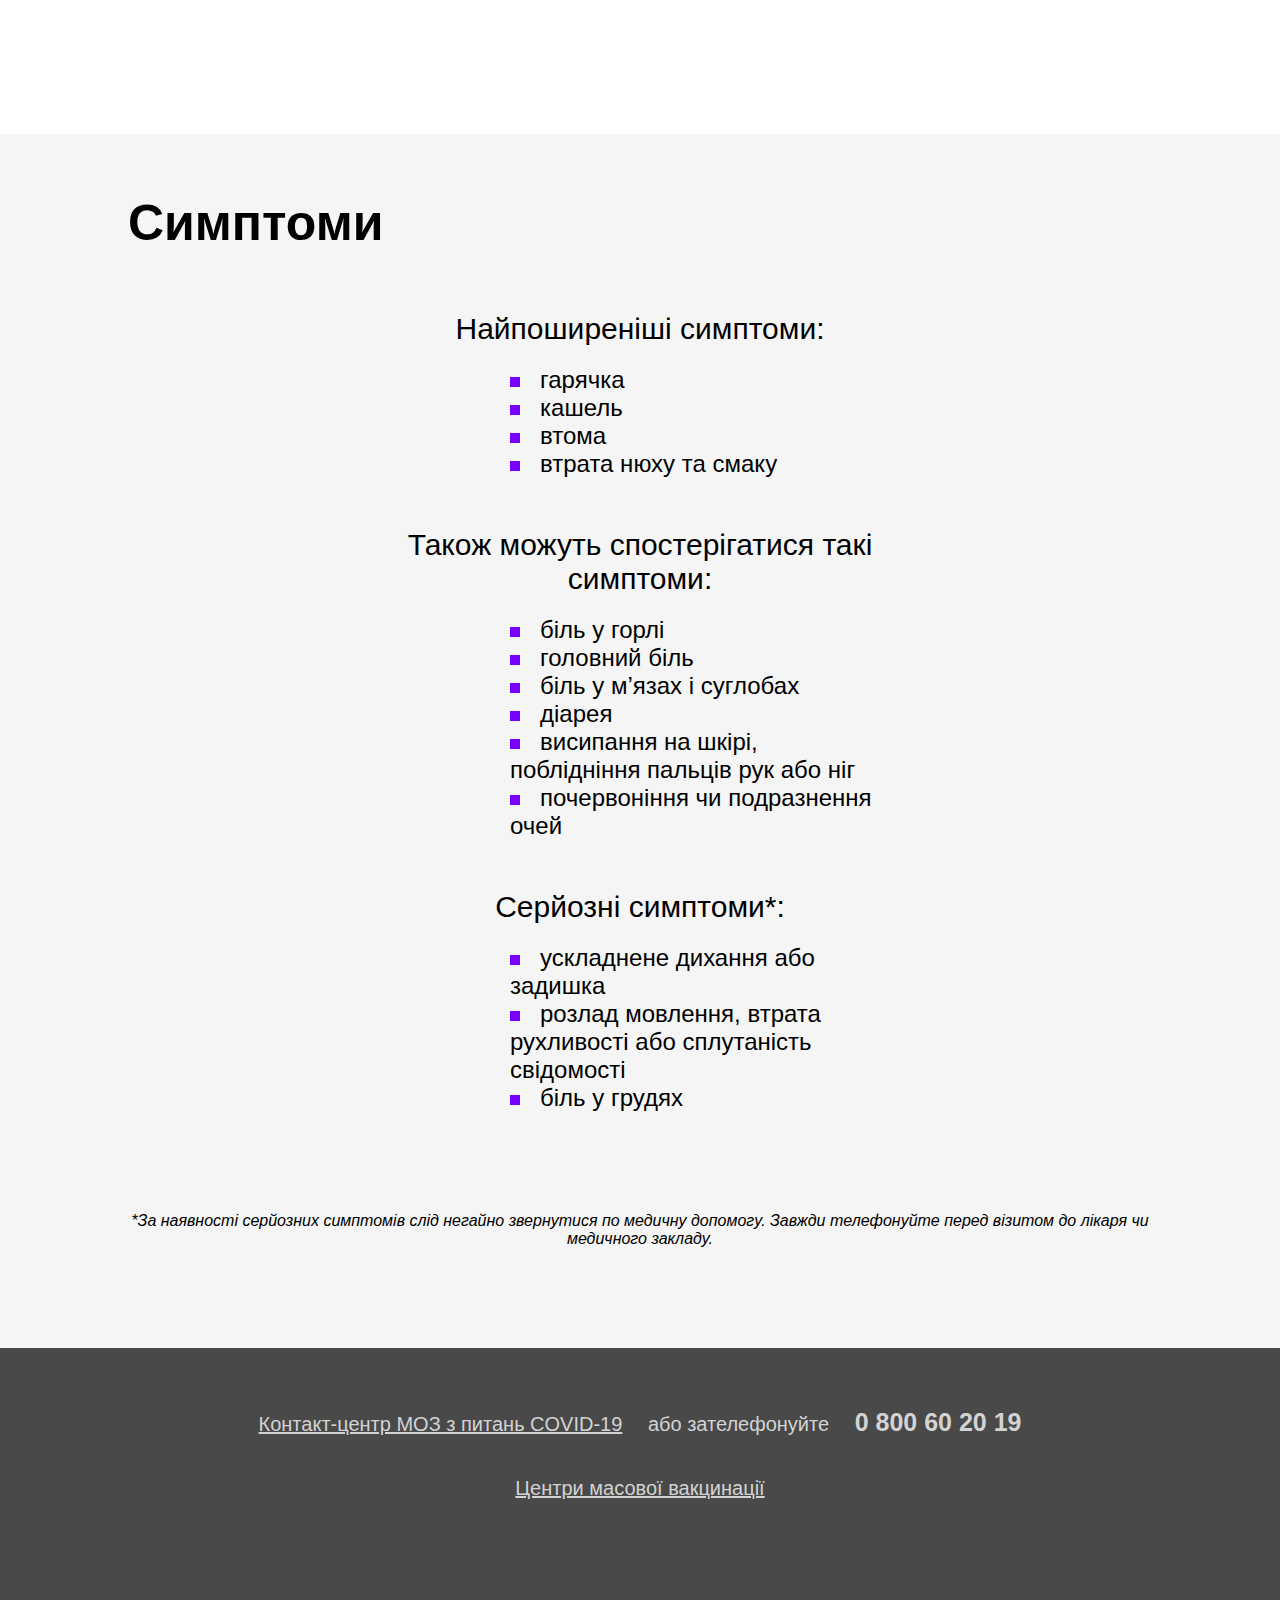
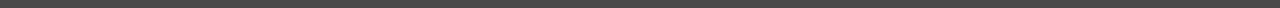
==== commit dc646591: "Add files via upload" ====
--- a/index.html
+++ b/index.html
@@ -12,6 +12,7 @@
         <h2 class="link"><a href="index.html">домашня сторінка</a></h2>
         <h2 class="link"><a href="stats.html">статистика</a></h2>
         <h2 class="link"><a href="vaccine.html">вакцинація</a></h2>
+        <h2 class="link"><a href="facts.html">цікаві факти</a></h2>
     </div>
 
     <div class="head">
@@ -57,12 +58,16 @@
         <div class="howDoNot_should">
             <div class="columnH">
                 <h2 ::before class="howDoNot_column1">Часто мийте руки або обробляйте дезінфікуючими засобами.</h2>
+                <br>
                 <h2 ::before class="howDoNot_column1">Під час кашлю та чхання прикривайте рот і ніс паперовою хустинкою. Використану хустку варто негайно викинути та помити руки.</h2>
+                <br>
                 <h2 ::before class="howDoNot_column1">Уникайте тісного контакту з усіма, хто має гарячку та кашель.</h2>
             </div>
             <div class="columnH">
                 <h2 ::before class="howDoNot_column2">Якщо маєте підвищену температуру тіла, кашель й утруднене дихання, якнайшвидше зверніться до лікаря.</h2>
+                <br>
                 <h2 ::before class="howDoNot_column2">Відвідуючи живі ринки в районах, в яких зараз фіксуються випадки нового коронавірусу, уникайте контакту з живими тваринами.</h2>
+                <br>
                 <h2 ::before class="howDoNot_column2">Не споживайте сирих чи недостатньо термічно оброблених продуктів тваринного походження.</h2>
             </div> 
         </div>
--- a/style.css
+++ b/style.css
@@ -1,6 +1,55 @@
-html {
-    height: 100%;
-}
+@media screen and (min-width: 320px) {
+    body {
+        margin: 0;
+        min-width: 640px;
+    }
+    .img_border {
+        max-height: 270px;
+    }
+    .img_border_wide {
+        max-height: 200px;
+    }
+}
+
+@media screen and (min-width: 1024px) {
+    html {
+        margin: 0;
+        min-width: 1024px;
+    }
+    .img_border {
+        max-height: 500px;
+    }
+    .img_border_wide {
+        max-height: 400px;
+    }
+}
+
+@media screen and (min-width: 1366px) {
+    html {
+        margin: 0;
+        min-width: 1366px;
+    }
+    .img_border {
+        max-height: 500px;
+    }
+    .img_border_wide {
+        max-height: 500px;
+    }
+}
+
+@media screen and (min-width: 2560px) {
+    html {
+        margin: 0;
+        min-width: 2560px;
+    }
+    .img_border {
+        max-height: 600px;
+    }
+    .img_border_wide {
+        max-height: 600px;
+    }
+}
+
 
 * {
     margin: 0;
@@ -35,6 +84,7 @@
 
 .link:hover {
     background-color: rgb(255, 0, 0);
+    border-radius: 5px;
 }
 
 .head {
@@ -46,7 +96,7 @@
 
 .imgPeople {
     background-color: rgba(119, 0, 255, .5);
-    min-height: 450px; 
+    min-height: 400px;
 }
 
 .head_text {
@@ -124,11 +174,40 @@
     padding-top: 6px;
 }
 
+.buttons {
+    text-align: center;
+}
+
+.button {
+    vertical-align: middle;
+    padding: 15px 15px 15px 15px;
+    margin-top: 10px;
+    margin-bottom: 10px;
+    font-weight: 100;
+    font-size: 20px;
+    text-transform: uppercase;
+    text-decoration: none;
+    cursor: pointer;
+    border: none;
+    border-radius: 5px;
+    position: relative;
+    
+    margin: 20px 100px 20px 100px;
+}
+
+.button._yes {
+    background-color: rgb(51, 255, 0);
+}
+
+.button._no {
+    background-color: rgb(255, 56, 56);
+}
+
 .text {
     display: inline-block;
     text-align: left;
     vertical-align: top;
-    padding: 10px 50px 40px 50px;
+    padding: 40px 50px 40px 50px;
     min-width: 400px;
     max-width: 800px;
     font-size: 24px;
@@ -193,11 +272,9 @@
     background: rgb(255, 0, 0);
 }
 
-.img_border {
+.img_border, .img_border_wide {
     margin-bottom: 40px;
     position: relative;
-    min-height: 100px;
-    max-height: 500px;
     border: 15px outset;
     border-color: rgb(119, 0, 255);
     
@@ -206,20 +283,29 @@
     transition: all 0.8s ease 0s;
 }
 
-.img_border._active {
+.img_border._active, .img_border_wide._active {
     transform: translate(0px, 0px);
     opacity: 1;
     transition: all 0.8s ease 0.4s;
 }
 
-.paragraph {
+.paragraph, #p, #true {
     display: inline-block;
     text-align: left;
     vertical-align: top;
-    padding: 20px 50px 40px 50px;
+    padding: 20px 0px 40px 0px;
     min-width: 400px;
     max-width: 800px;
     font-size: 24px;
+}
+
+#true {
+    font-size: 36px;
+    text-transform: uppercase;
+    text-align: center;
+    color: red;
+    height: 10px;
+    padding: 20px 20px 30px 20px;
 }
 
 .img {
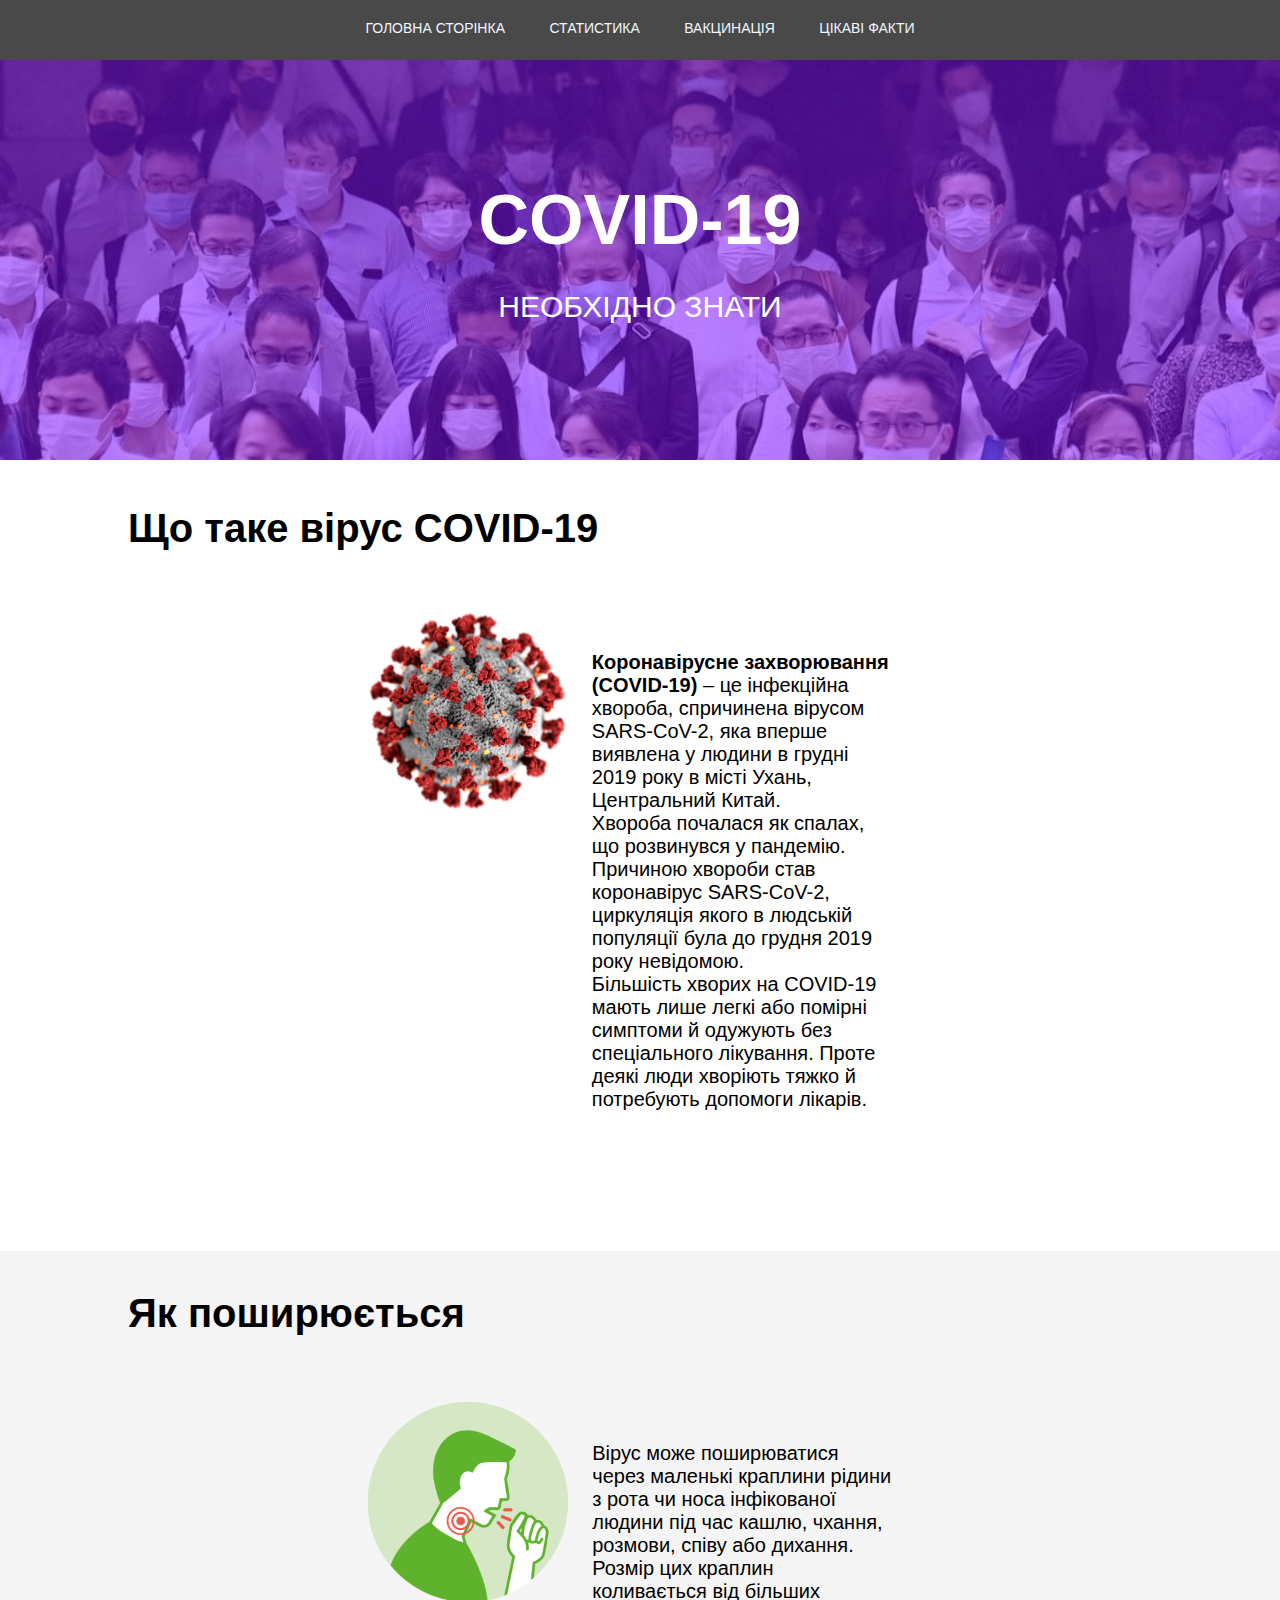
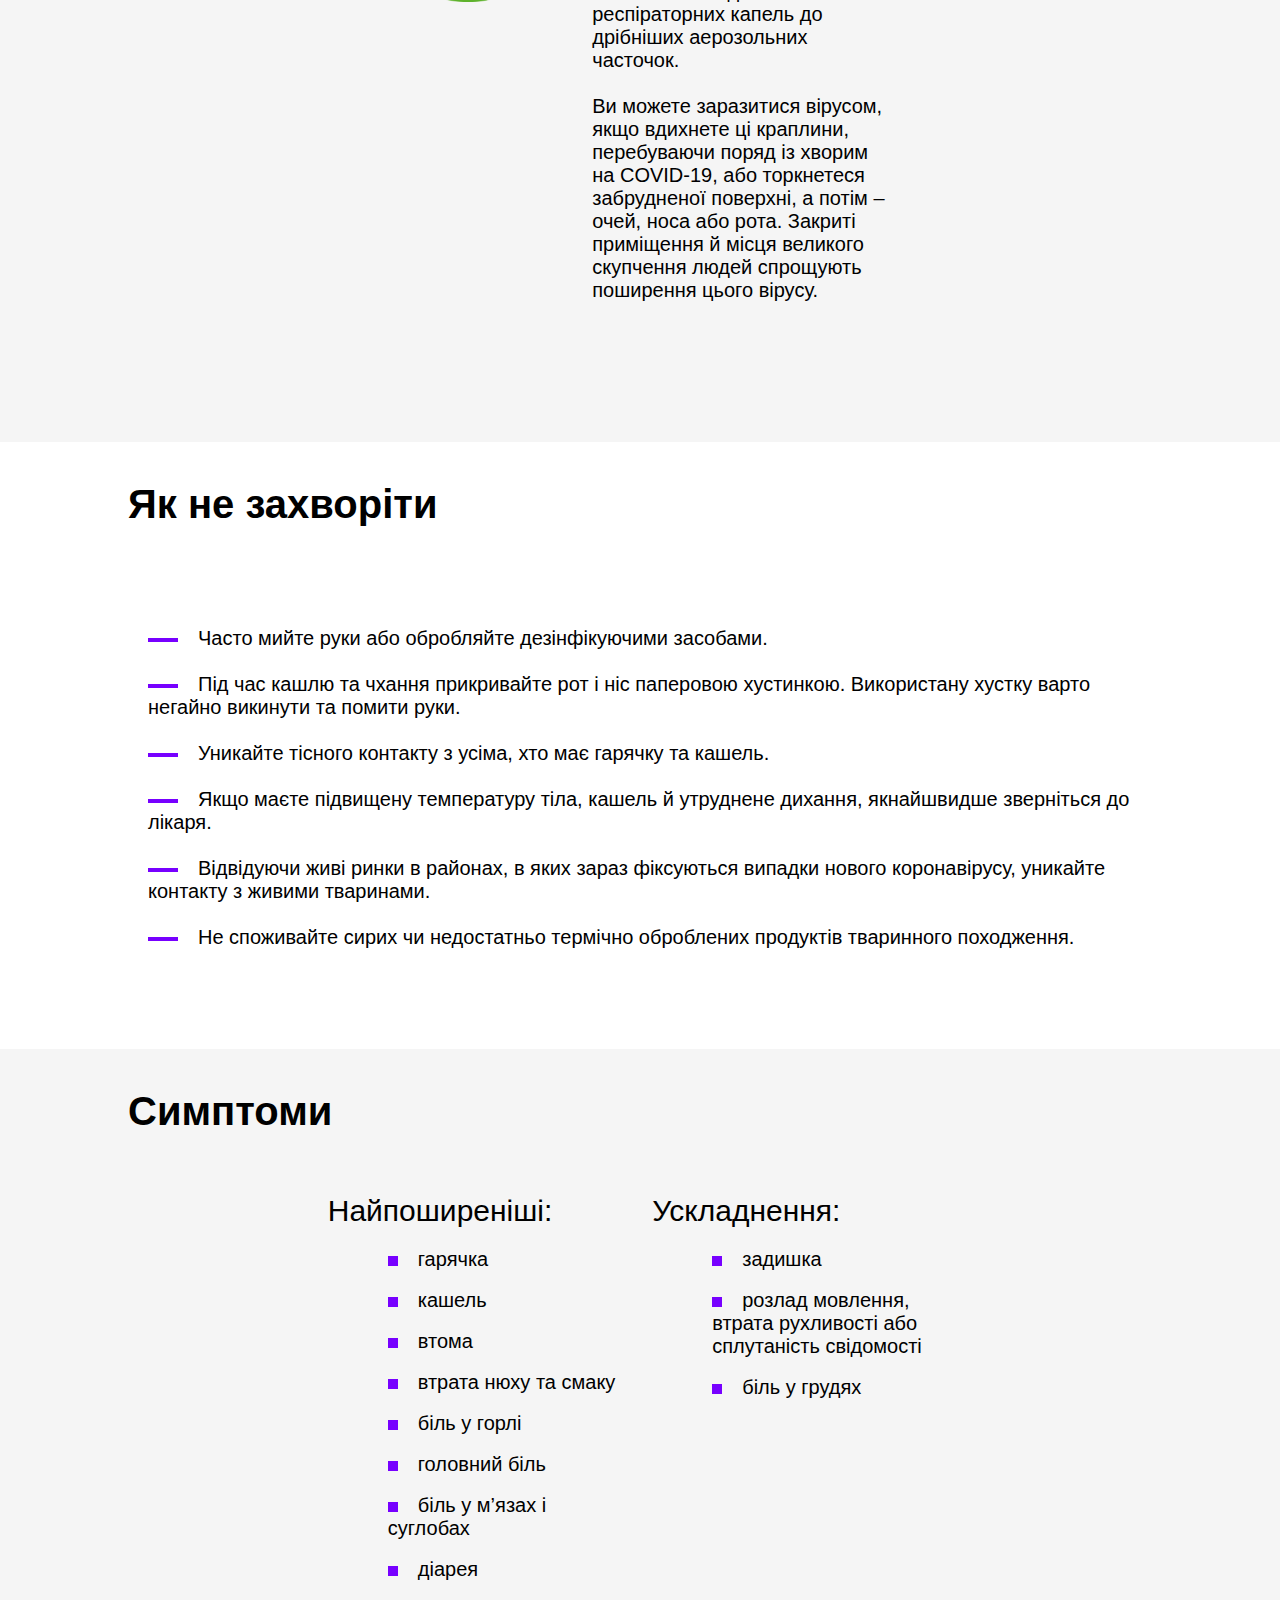
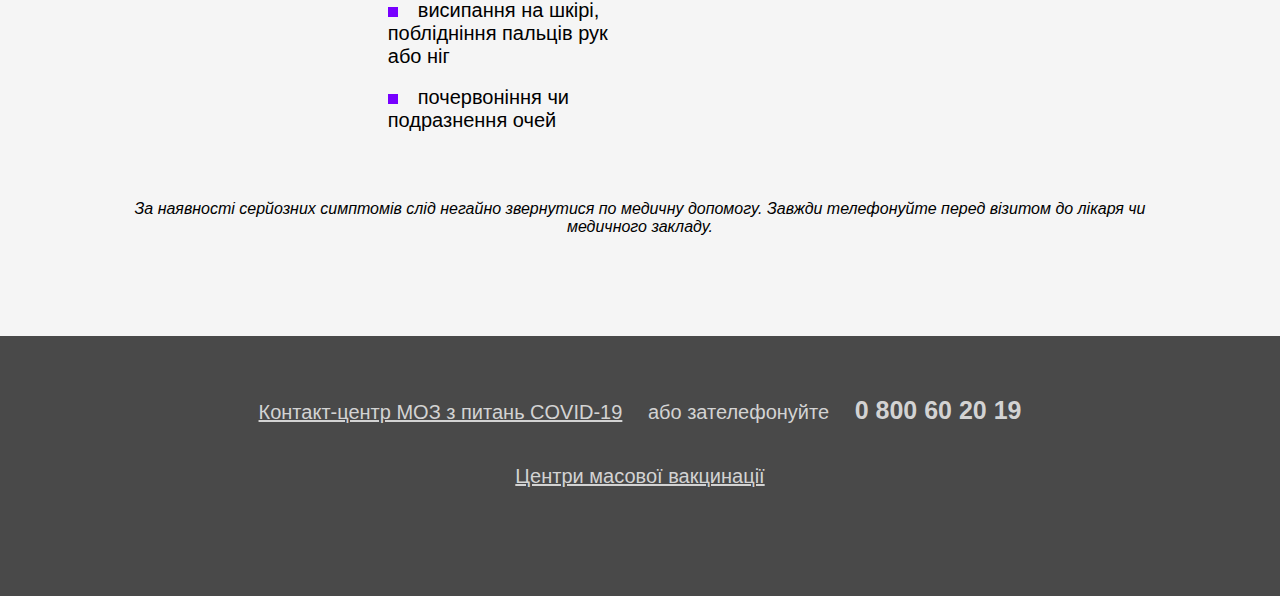
==== commit 7a0ef410: "Add files via upload" ====
--- a/index.html
+++ b/index.html
@@ -2,14 +2,14 @@
 <html lang="ua">
 <head>
     <meta charset="UTF-8">
-    <meta name="viewport" content="width=device-width, initial-scale=1.0">
+    <meta name="viewport" content="width=device-width, initial-scale=1, maximum-scale=1">
     <link rel="stylesheet" href="style.css">
     <title>Інформація про COVID-19</title>
 </head>
 <body>
 
     <div class="header">
-        <h2 class="link"><a href="index.html">домашня сторінка</a></h2>
+        <h2 class="link"><a href="index.html">головна сторінка</a></h2>
         <h2 class="link"><a href="stats.html">статистика</a></h2>
         <h2 class="link"><a href="vaccine.html">вакцинація</a></h2>
         <h2 class="link"><a href="facts.html">цікаві факти</a></h2>
@@ -28,8 +28,8 @@
     
 
     <div class="block">
-        <div class="title">Що таке вірус COVID-19</div>
         <div class="block_img">
+            <div class="title">Що таке вірус COVID-19</div>
             <img src="img/covid19.png" alt="" class="img">
             <div class="text">
                 <span class="bold">Коронавірусне захворювання (COVID-19)</span> – це інфекційна хвороба,  спричинена вірусом SARS-CoV-2, яка вперше виявлена у людини в грудні 2019 року в місті Ухань, Центральний Китай. 
@@ -62,13 +62,12 @@
                 <h2 ::before class="howDoNot_column1">Під час кашлю та чхання прикривайте рот і ніс паперовою хустинкою. Використану хустку варто негайно викинути та помити руки.</h2>
                 <br>
                 <h2 ::before class="howDoNot_column1">Уникайте тісного контакту з усіма, хто має гарячку та кашель.</h2>
-            </div>
-            <div class="columnH">
-                <h2 ::before class="howDoNot_column2">Якщо маєте підвищену температуру тіла, кашель й утруднене дихання, якнайшвидше зверніться до лікаря.</h2>
                 <br>
-                <h2 ::before class="howDoNot_column2">Відвідуючи живі ринки в районах, в яких зараз фіксуються випадки нового коронавірусу, уникайте контакту з живими тваринами.</h2>
+                <h2 ::before class="howDoNot_column1">Якщо маєте підвищену температуру тіла, кашель й утруднене дихання, якнайшвидше зверніться до лікаря.</h2>
                 <br>
-                <h2 ::before class="howDoNot_column2">Не споживайте сирих чи недостатньо термічно оброблених продуктів тваринного походження.</h2>
+                <h2 ::before class="howDoNot_column1">Відвідуючи живі ринки в районах, в яких зараз фіксуються випадки нового коронавірусу, уникайте контакту з живими тваринами.</h2>
+                <br>
+                <h2 ::before class="howDoNot_column1">Не споживайте сирих чи недостатньо термічно оброблених продуктів тваринного походження.</h2>
             </div> 
         </div>
     </div>
@@ -77,38 +76,44 @@
     <div class="second_block">
         <div class="title">Симптоми</div>
         <div class="column">
-            <h2 class="subtitle">Найпоширеніші симптоми:</h2>
+            <h2 class="subtitle">Найпоширеніші:</h2>
             <ul class="ifIll_list">
                 <h2 class="ifIll_index">гарячка</h2>
+                <br>
                 <h2 class="ifIll_index">кашель</h2>
+                <br>
                 <h2 class="ifIll_index">втома</h2>
+                <br>
                 <h2 class="ifIll_index">втрата нюху та смаку</h2>
+                <br>
+                <h2 class="ifIll_index">біль у горлі</h2>
+                <br>
+                <h2 class="ifIll_index">головний біль</h2>
+                <br>
+                <h2 class="ifIll_index">біль у м’язах і суглобах</h2>
+                <br>
+                <h2 class="ifIll_index">діарея</h2>
+                <br>
+                <h2 class="ifIll_index">висипання на шкірі, поблідніння пальців рук або ніг</h2>
+                <br>
+                <h2 class="ifIll_index">почервоніння чи подразнення очей</h2>
+                <br>
             </ul>
         </div>
 
         <div class="column">
-            <h2 class="subtitle">Також можуть спостерігатися такі симптоми:</h2>
+            <h2 class="subtitle">Ускладнення:</h2>
             <ul class="ifIll_list">
-                <h2 class="ifIll_index">біль у горлі</h2>
-                <h2 class="ifIll_index">головний біль</h2>
-                <h2 class="ifIll_index">біль у м’язах і суглобах</h2>
-                <h2 class="ifIll_index">діарея</h2>
-                <h2 class="ifIll_index">висипання на шкірі, поблідніння пальців рук або ніг</h2>
-                <h2 class="ifIll_index">почервоніння чи подразнення очей</h2>
-            </ul>
-        </div>
-
-        <div class="column">
-            <h2 class="subtitle">Серйозні симптоми*:</h2>
-            <ul class="ifIll_list">
-                <h2 class="ifIll_index">ускладнене дихання або задишка</h2>
+                <h2 class="ifIll_index">задишка</h2>
+                <br>
                 <h2 class="ifIll_index">розлад мовлення, втрата рухливості або сплутаність свідомості</h2>
+                <br>
                 <h2 class="ifIll_index">біль у грудях</h2>
             </ul>
         </div>
         
-        <div class="description">
-            *За наявності серйозних симптомів слід негайно звернутися по медичну допомогу. Завжди телефонуйте перед візитом до лікаря чи медичного закладу.
+        <div class="text_center">
+            За наявності серйозних симптомів слід негайно звернутися по медичну допомогу. Завжди телефонуйте перед візитом до лікаря чи медичного закладу.
         </div>
     </div>
 
--- a/style.css
+++ b/style.css
@@ -1,60 +1,282 @@
 @media screen and (min-width: 320px) {
     body {
         margin: 0;
-        min-width: 640px;
-    }
+        min-width: 320px;
+    }
+
+    .head_text {
+        min-width: 200px;
+        font-size: 70px;
+    }
+
+    .block {
+        min-width: 200px;
+        padding-left: 10%;
+        padding-right: 10%;
+    }
+
+    .second_block {
+        min-width: 200px;
+        padding-left: 10%;
+        padding-right: 10%;
+    }
+
+    .title {
+        font-size: 40px;
+        padding-bottom: 60px;
+        padding-top: 40px;
+    }
+
+    .text-anim {
+        padding: 0px 20px 40px 20px;
+        font-size: 14px;
+    }
+
+    .img {
+        min-height: 100px;
+        max-height: 200px;
+    }
+
+    .text {
+        padding: 40px 20px 40px 20px;
+        min-width: 100px;
+        max-width: 300px;
+        font-size: 20px;
+    }
+
+    .howDoNot_column1 {
+        font-size: 20px;
+    }
+
+    .column {
+        min-width: 100px;
+        max-width: 300px;
+        padding: 0px 10px 50px 10px;
+    }
+
+    .ifIll_index {
+        font-size: 20px;
+    }
+
+    .contacts {
+        min-height: 200px;
+        padding-left: 20px;
+        padding-right: 20px;
+    }
+
+    .img_center {
+        max-height: 250px;
+    }
+
     .img_border {
-        max-height: 270px;
-    }
+        max-height: 140px;
+    }
+
     .img_border_wide {
-        max-height: 200px;
-    }
-}
-
-@media screen and (min-width: 1024px) {
-    html {
-        margin: 0;
-        min-width: 1024px;
-    }
-    .img_border {
-        max-height: 500px;
-    }
-    .img_border_wide {
-        max-height: 400px;
-    }
-}
+        max-height: 100px;
+    }
+}
+
 
 @media screen and (min-width: 1366px) {
-    html {
+    body {
         margin: 0;
         min-width: 1366px;
     }
+
+    .head_text {
+        min-width: 200px;
+        font-size: 90px;
+    }
+
+    .block {
+        min-width: 200px;
+        padding-left: 10%;
+        padding-right: 10%;
+    }
+
+    .title {
+        font-size: 50px;
+        padding-bottom: 60px;
+        padding-top: 60px;
+    }
+
+    .text-anim {
+        padding: 0px 20px 40px 20px;
+        font-size: 24px;
+    }
+
+    .img {
+        min-height: 100px;
+        max-height: 200px;
+    }
+
+    .question {
+        position: relative;
+        margin-left: auto;
+        margin-right: auto;
+        text-align: center;
+        font-size: 30px;
+        min-width: 300px;
+        max-width: 800px;
+    }
+
+    .text {
+        padding: 0px 40px 70px 40px;
+        min-width: 100px;
+        max-width: 700px;
+        font-size: 20px;
+    }
+
+    .howDoNot_column1 {
+        font-size: 24px;
+    }
+
+    .ifIll_index {
+        font-size: 24px;
+    }
+
+    .column {
+        min-width: 100px;
+        max-width: 300px;
+        padding: 0px 10px 50px 10px;
+    }
+
+    .contacts {
+        min-height: 200px;
+        padding-left: 20px;
+        padding-right: 20px;
+    }
+
+    .img_center {
+        max-height: 500px;
+    }
+
     .img_border {
-        max-height: 500px;
-    }
+        max-height: 440px;
+    }
+
+    .img_border_wide {
+        max-height: 390px;
+    }
+}
+
+@media screen and (min-width: 2560px) {
+    body {
+        margin: 0;
+        min-width: 100%;
+    }
+
+    .head_text {
+        min-width: 200px;
+        font-size: 120px;
+    }
+
+    .block {
+        min-width: 400px;
+        padding-left: 15%;
+        padding-right: 15%;
+    }
+
+    .second_block {
+        min-width: 400px;
+        padding-left: 15%;
+        padding-right: 15%;
+    }
+
+    .title {
+        font-size: 50px;
+        padding-bottom: 60px;
+        padding-top: 60px;
+    }
+
+    .text-anim {
+        padding: 0px 20px 40px 20px;
+        font-size: 36px;
+    }
+
+    .img {
+        min-height: 100px;
+        max-height: 250px;
+    }
+
+    .question {
+        position: relative;
+        margin-left: auto;
+        margin-right: auto;
+        text-align: center;
+        font-size: 30px;
+        min-width: 300px;
+        max-width: 800px;
+    }
+
+    .text {
+        padding: 0px 40px 70px 40px;
+        min-width: 100px;
+        max-width: 700px;
+        font-size: 20px;
+    }
+
+    .howDoNot_column1 {
+        font-size: 24px;
+    }
+
+    .ifIll_index {
+        font-size: 24px;
+    }
+
+    .column {
+        min-width: 100px;
+        max-width: 300px;
+        padding: 0px 10px 50px 10px;
+    }
+
+    .contacts {
+        min-height: 200px;
+        padding-left: 20px;
+        padding-right: 20px;
+    }
+
+    .img_center {
+        max-height: 600px;
+    }
+
+    .img_border {
+        max-height: 540px;
+    }
+
     .img_border_wide {
         max-height: 500px;
     }
 }
 
-@media screen and (min-width: 2560px) {
-    html {
-        margin: 0;
-        min-width: 2560px;
-    }
-    .img_border {
-        max-height: 600px;
-    }
-    .img_border_wide {
-        max-height: 600px;
-    }
-}
-
 
 * {
     margin: 0;
     text-align: center;
     font-family: 'Roboto', sans-serif;
+}
+
+.scroll {
+    position: fixed;
+    bottom: 5%;
+    right: 3%;
+    color: #fff;
+    width: 40px;
+    height: 40px;
+    background-color: black;
+    display: flex;
+    text-decoration: none;
+    font-size: 50px;
+    border-radius: 100%;
+    transition: .5s;
+    padding: 10px 10px 10px 10px;
+    background: url('/img/arrow.png') no-repeat;
+    background-size: cover;
+}
+
+.scroll:hover {
+    background-color: red;
 }
 
 .header {
@@ -103,9 +325,7 @@
     color: white;
     text-align: center;
     padding: 120px 0px 0px 0px;
-    font-size: 90px;
     font-weight: 600;
-    min-width: 500px;
     opacity: 1;
     text-transform: uppercase;
 }
@@ -122,24 +342,18 @@
 
 .block {
     padding-bottom: 100px;
-    padding-left: 10%;
-    padding-right: 10%;
     background: #fff;
-    min-height: 700px;
 }
 
 .columnH {
     display: inline-block;
     vertical-align: top;
-    padding: 0px 100px 50px 100px;
-    width: 500px;
 }
 
 .howDoNot_column1, .howDoNot_column2 {
     vertical-align: top;
     text-align: left;
     padding-left: 20px;
-    font-size: 24px;
     font-weight: 100;
 }
 
@@ -163,9 +377,6 @@
 
 .second_block {
     background: rgb(245, 245, 245);
-    min-height: 700px;
-    padding-left: 10%;
-    padding-right: 10%;
     padding-bottom: 100px;
 }
 
@@ -207,19 +418,19 @@
     display: inline-block;
     text-align: left;
     vertical-align: top;
-    padding: 40px 50px 40px 50px;
-    min-width: 400px;
-    max-width: 800px;
-    font-size: 24px;
+}
+
+.text_center {
+    text-align: center;
+    font-style: oblique;
+    vertical-align: top;
 }
 
 .text-anim {
     margin-left: auto;
     margin-right: auto;
     position: relative;
-    padding: 0px 50px 40px 50px;
-    min-width: 400px;
-    max-width: 800px;
+    min-width: 100px;
     font-size: 24px;
 
     transform: translate(0px, 50%);
@@ -252,14 +463,15 @@
 }
 
 .webmap a {
+    font-size: 16px;
     color: black;
     text-decoration: none;
-    color: black;
     border-radius: 20px;
     padding: 10px 10px 10px 10px;
     margin-top: 10px;
     margin-bottom: 10px;
     height: 20px;
+    font-style: oblique;
 
     -webkit-transition: all 0.3s ease;;
     -moz-transition: all 0.3s ease;;
@@ -272,7 +484,7 @@
     background: rgb(255, 0, 0);
 }
 
-.img_border, .img_border_wide {
+.img_border, .img_border_wide, .img_center {
     margin-bottom: 40px;
     position: relative;
     border: 15px outset;
@@ -283,7 +495,7 @@
     transition: all 0.8s ease 0s;
 }
 
-.img_border._active, .img_border_wide._active {
+.img_border._active, .img_border_wide._active, .img_center._active {
     transform: translate(0px, 0px);
     opacity: 1;
     transition: all 0.8s ease 0.4s;
@@ -294,8 +506,8 @@
     text-align: left;
     vertical-align: top;
     padding: 20px 0px 40px 0px;
-    min-width: 400px;
-    max-width: 800px;
+    min-width: 100px;
+    max-width: 600px;
     font-size: 24px;
 }
 
@@ -310,8 +522,6 @@
 
 .img {
     position: relative;
-    min-height: 100px;
-    max-height: 300px;
 }
 
 
@@ -324,11 +534,7 @@
     color: rgb(0, 0, 0);
     text-align: left;
     margin: 0;
-    padding-bottom: 60px;
-    padding-top: 60px;
-    font-size: 50px;
     font-weight: 600;
-    min-width: 400px;
 }
 
 
@@ -339,8 +545,6 @@
 .column {
     display: inline-block;
     vertical-align: top;
-    width: 500px;
-    padding: 0px 50px 50px 50px;
 }
 
 .description {
@@ -350,7 +554,7 @@
 }
 
 .subtitle {
-    text-align: center;
+    text-align: left;
     padding: 0px 0px 0px 0px;
     font-size: 30px;
     font-weight: 300;
@@ -358,7 +562,7 @@
 
 .ifIll_list {
     padding-top: 20px;
-    padding-left: 100px;
+
 }
 
 .ifIll_index::before {
@@ -374,7 +578,6 @@
 .ifIll_index {
     text-align: left;
     padding: 80px 0px 0px 0px;
-    font-size: 24px;
     font-weight: 300;
     padding-left: 20px;
     padding-top: 0px;
@@ -388,9 +591,6 @@
     text-align: center;
     margin: 0;
     background: rgb(73, 73, 73);
-    min-height: 200px;
-    padding-left: 15%;
-    padding-right: 15%;
 }
 
 a {
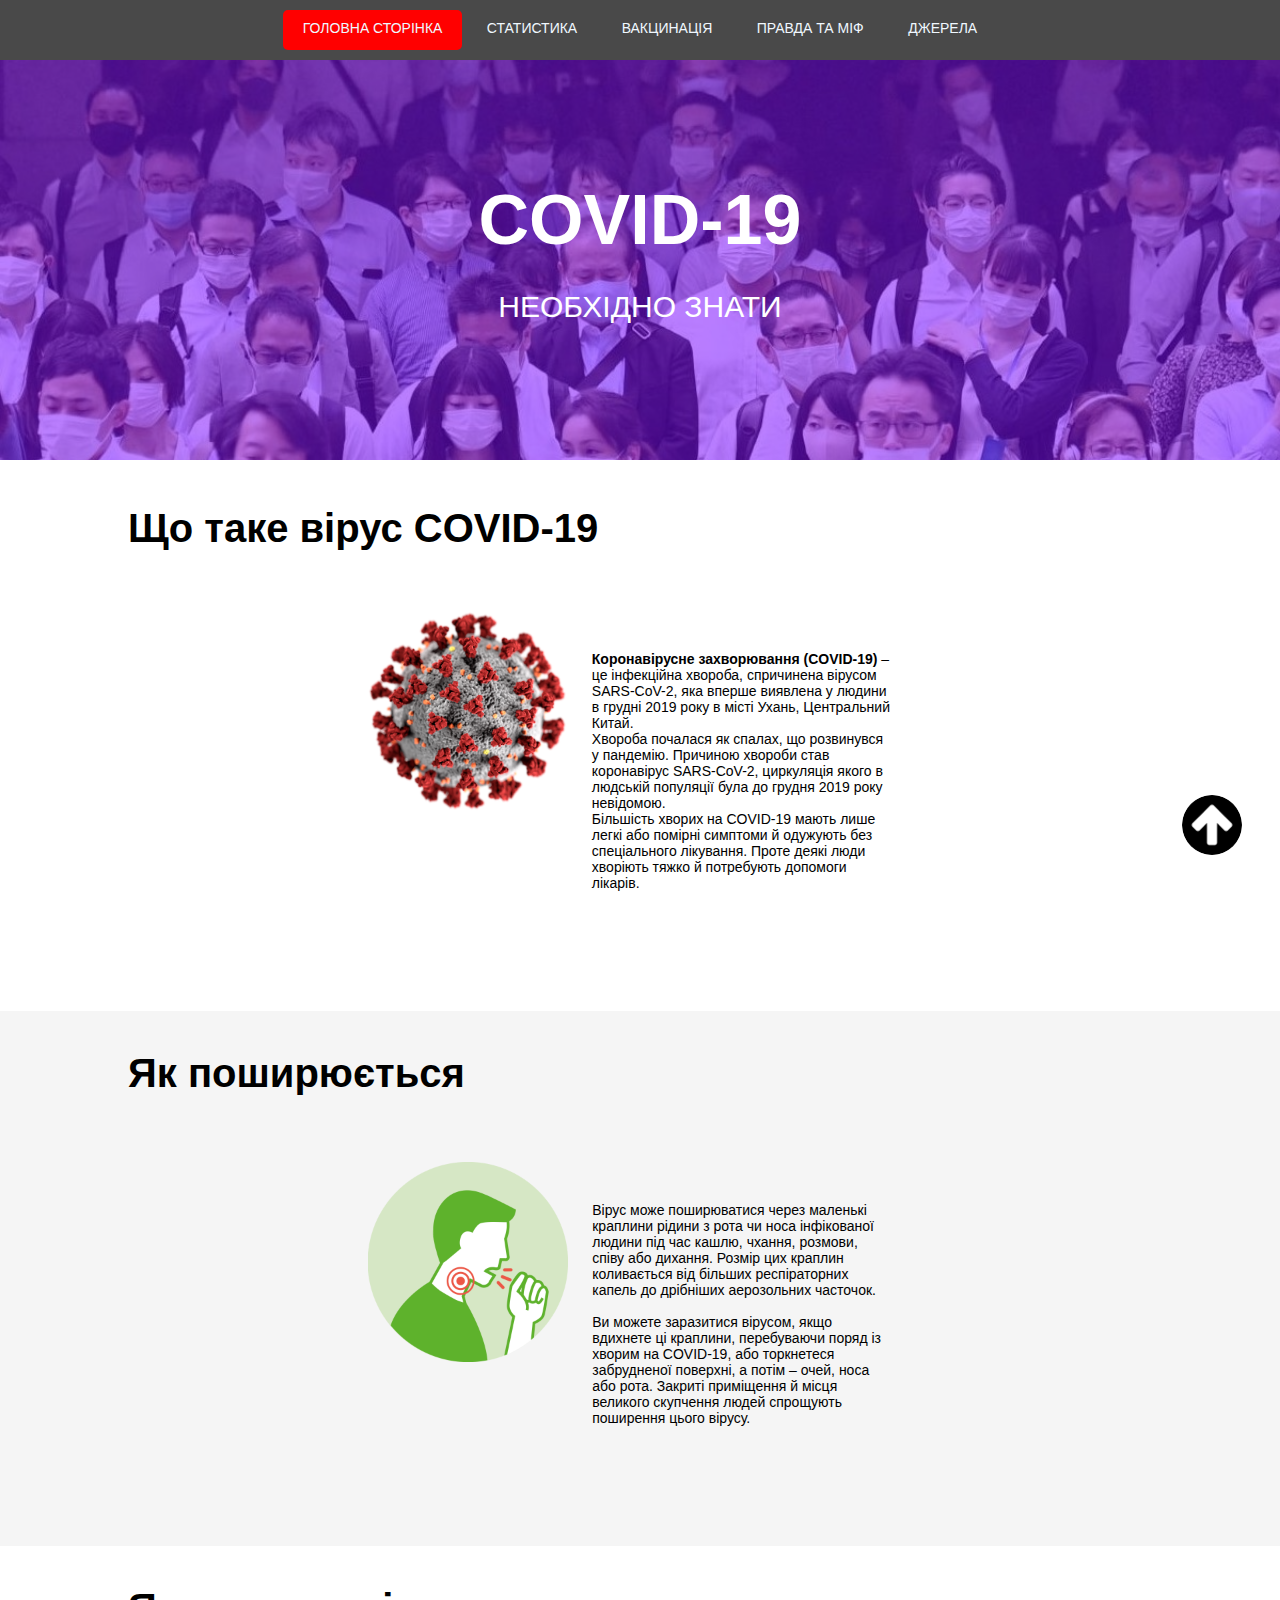
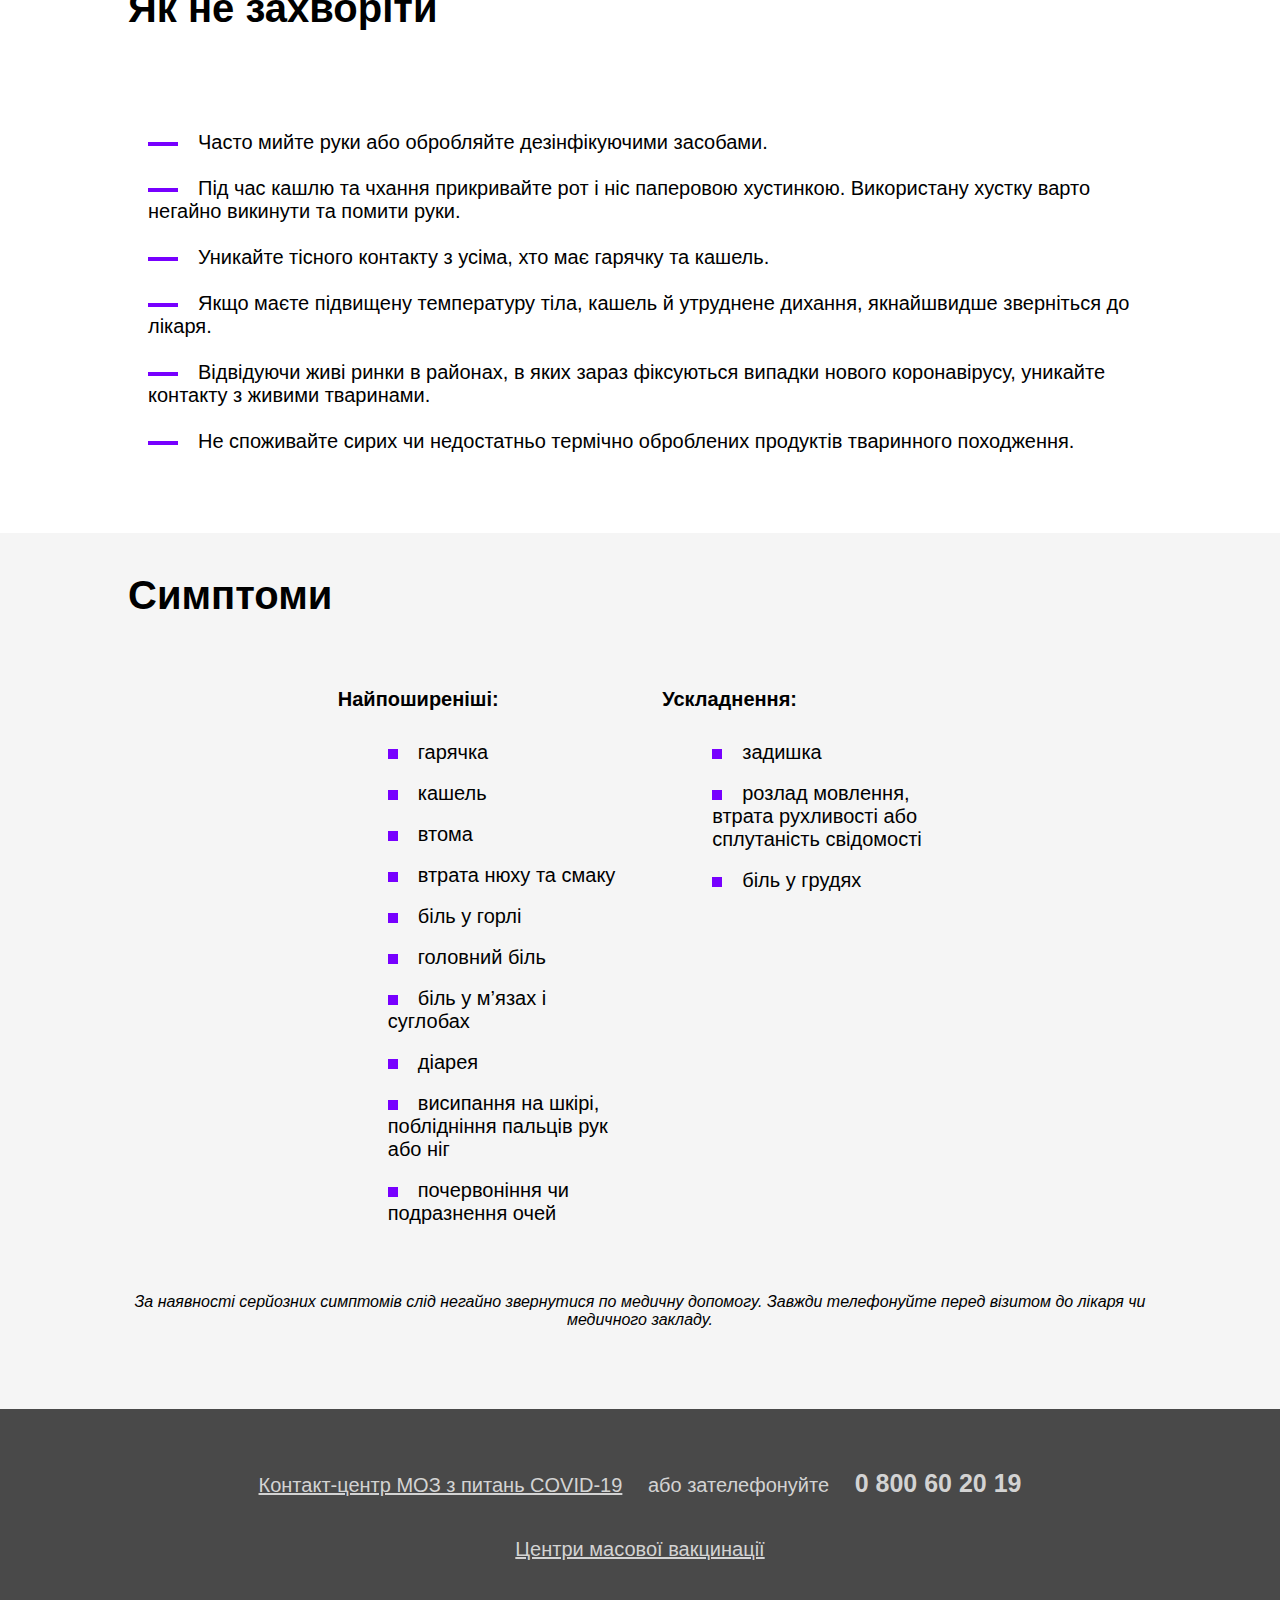
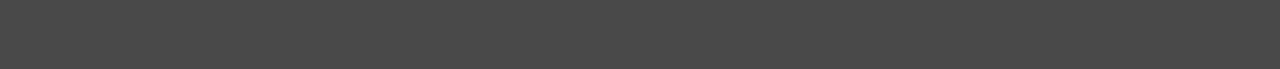
==== commit fdc4530e: "Add files via upload" ====
--- a/index.html
+++ b/index.html
@@ -8,11 +8,14 @@
 </head>
 <body>
 
+    <a href="#" class="scroll"></a>
+
     <div class="header">
-        <h2 class="link"><a href="index.html">головна сторінка</a></h2>
+        <h2 class="link-now"><a href="index.html">головна сторінка</a></h2>
         <h2 class="link"><a href="stats.html">статистика</a></h2>
         <h2 class="link"><a href="vaccine.html">вакцинація</a></h2>
-        <h2 class="link"><a href="facts.html">цікаві факти</a></h2>
+        <h2 class="link"><a href="facts.html">правда та міф</a></h2>
+        <h2 class="link"><a href="sources.html">джерела</a></h2>
     </div>
 
     <div class="head">
--- a/style.css
+++ b/style.css
@@ -16,7 +16,7 @@
     }
 
     .second_block {
-        min-width: 200px;
+        min-height: 300px;
         padding-left: 10%;
         padding-right: 10%;
     }
@@ -27,8 +27,22 @@
         padding-top: 40px;
     }
 
+    .subtitle {
+        font-size: 20px;
+    }
+
     .text-anim {
-        padding: 0px 20px 40px 20px;
+        padding: 40px;
+        font-size: 14px;
+    }
+
+    .text-left-anim {
+        display: block;
+        text-align: left;
+        margin-left: auto;
+        margin-right: auto;
+        max-width: 600px;
+        padding: 0px 20px 0px 20px;
         font-size: 14px;
     }
 
@@ -41,7 +55,14 @@
         padding: 40px 20px 40px 20px;
         min-width: 100px;
         max-width: 300px;
-        font-size: 20px;
+        font-size: 14px;
+    }
+
+    .txt {
+        padding: 40px 20px 40px 20px;
+        min-width: 100px;
+        max-width: 300px;
+        font-size: 14px;
     }
 
     .howDoNot_column1 {
@@ -90,9 +111,15 @@
     }
 
     .block {
-        min-width: 200px;
+        min-height: 700px;
         padding-left: 10%;
         padding-right: 10%;
+    }
+    
+    .second_block {
+        min-height: 600px;
+        padding-left: 15%;
+        padding-right: 15%;
     }
 
     .title {
@@ -101,9 +128,20 @@
         padding-top: 60px;
     }
 
+    .subtitle {
+        font-size: 24px;
+    }
+
     .text-anim {
-        padding: 0px 20px 40px 20px;
-        font-size: 24px;
+        padding: 40px 20px 40px 20px;
+        font-size: 18px;
+    }
+
+    .text-left-anim {
+        text-align: left;
+        max-width: 600px;
+        padding: 10px 20px 40px 20px;
+        font-size: 18px;
     }
 
     .img {
@@ -125,7 +163,14 @@
         padding: 0px 40px 70px 40px;
         min-width: 100px;
         max-width: 700px;
-        font-size: 20px;
+        font-size: 18px;
+    }
+
+    .txt {
+        padding: 40px 20px 40px 0px;
+        min-width: 700px;
+        max-width: 1000px;
+        font-size: 24px;
     }
 
     .howDoNot_column1 {
@@ -148,6 +193,11 @@
         padding-right: 20px;
     }
 
+    .astra {
+        padding: 0px 40px 80px 40px;
+        max-height: 200px;
+    }
+
     .img_center {
         max-height: 500px;
     }
@@ -173,13 +223,13 @@
     }
 
     .block {
-        min-width: 400px;
+        min-width: 700px;
         padding-left: 15%;
         padding-right: 15%;
     }
 
     .second_block {
-        min-width: 400px;
+        min-height: 500px;
         padding-left: 15%;
         padding-right: 15%;
     }
@@ -190,9 +240,19 @@
         padding-top: 60px;
     }
 
+    .subtitle {
+        font-size: 40px;
+    }
+
     .text-anim {
         padding: 0px 20px 40px 20px;
-        font-size: 36px;
+        font-size: 24px;
+    }
+
+    .text-left-anim {
+        text-align: left;
+        padding: 0px 20px 40px 20px;
+        font-size: 24px;
     }
 
     .img {
@@ -214,7 +274,7 @@
         padding: 0px 40px 70px 40px;
         min-width: 100px;
         max-width: 700px;
-        font-size: 20px;
+        font-size: 24px;
     }
 
     .howDoNot_column1 {
@@ -261,7 +321,6 @@
     position: fixed;
     bottom: 5%;
     right: 3%;
-    color: #fff;
     width: 40px;
     height: 40px;
     background-color: black;
@@ -276,7 +335,7 @@
 }
 
 .scroll:hover {
-    background-color: red;
+    background-color: aqua;
 }
 
 .header {
@@ -284,6 +343,51 @@
     background-color: rgb(73, 73, 73);
     text-align: center;
 }
+
+.link-now {
+    display: inline-block;
+    background-color: rgb(255, 0, 0);
+    border-radius: 5px;
+    vertical-align: top;
+    padding: 0px 10px 10px 10px;
+    margin-top: 10px;
+    margin-bottom: 10px;
+    height: 30px;
+    font-weight: 100;
+    font-size: 14px;
+    text-transform: uppercase;
+    text-decoration: none;
+}
+
+.linkOn a {
+    display: inline-block;
+    color: blue;
+    text-align: left;
+    border-radius: 5px;
+    vertical-align: top;
+    padding: 30px;
+    margin-top: 10px;
+    margin-bottom: 10px;
+    height: 30px;
+    font-weight: 100;
+    font-size: 24px;
+    text-decoration: underline;
+}
+
+.link-now a {
+    display: inline-block;
+    color: aliceblue;
+    vertical-align: top;
+    padding: 0px 10px 10px 10px;
+    margin-top: 10px;
+    margin-bottom: 10px;
+    height: 30px;
+    font-weight: 100;
+    font-size: 14px;
+    text-transform: uppercase;
+    text-decoration: none;
+}
+
 
 .link, .link a {
     display: inline-block;
@@ -341,7 +445,7 @@
 }
 
 .block {
-    padding-bottom: 100px;
+    padding-bottom: 80px;
     background: #fff;
 }
 
@@ -377,7 +481,7 @@
 
 .second_block {
     background: rgb(245, 245, 245);
-    padding-bottom: 100px;
+    padding-bottom: 80px;
 }
 
 .block_img {
@@ -420,6 +524,12 @@
     vertical-align: top;
 }
 
+.txt {
+    display: absolute;
+    text-align: left;
+    vertical-align: top;
+}
+
 .text_center {
     text-align: center;
     font-style: oblique;
@@ -427,15 +537,18 @@
 }
 
 .text-anim {
-    margin-left: auto;
-    margin-right: auto;
     position: relative;
+    vertical-align: middle;
     min-width: 100px;
     font-size: 24px;
 
     transform: translate(0px, 50%);
     opacity: 0;
     transition: all 0.8s ease 0s;
+}
+
+._border {
+    border-bottom: 4px dotted red;
 }
 
 .text-anim._active {
@@ -444,12 +557,11 @@
     transition: all 0.8s ease 0.8s;
 }
 
-.webmap {
+.webmap, .vaccine {
     color: black;
-    margin: auto;
-    padding: 0px 10px 10px 10px;
-    margin-top: 10px;
-    margin-bottom: 10px;
+    padding: 20px 20px 20px 20px;
+    margin-top: 30px;
+    margin-bottom: 30px;
     height: 20px;
     font-weight: 100;
     font-size: 20px;
@@ -462,7 +574,7 @@
     transition: all 0.3s ease;
 }
 
-.webmap a {
+.webmap a, .vaccine a {
     font-size: 16px;
     color: black;
     text-decoration: none;
@@ -479,7 +591,7 @@
     transition: all 0.3s ease;
 }
 
-.webmap:hover a {
+.webmap:hover a, .vaccine:hover a {
     color: #fff;
     background: rgb(255, 0, 0);
 }
@@ -487,7 +599,7 @@
 .img_border, .img_border_wide, .img_center {
     margin-bottom: 40px;
     position: relative;
-    border: 15px outset;
+    border: 10px outset;
     border-color: rgb(119, 0, 255);
     
     transform: translate(0px, 50%);
@@ -501,22 +613,34 @@
     transition: all 0.8s ease 0.4s;
 }
 
-.paragraph, #p, #true {
-    display: inline-block;
+.paragraph, .p, .true {
     text-align: left;
     vertical-align: top;
+    margin-left: auto;
+    margin-right: auto;
     padding: 20px 0px 40px 0px;
     min-width: 100px;
     max-width: 600px;
     font-size: 24px;
 }
 
-#true {
+.true {
     font-size: 36px;
     text-transform: uppercase;
     text-align: center;
+    margin-left: auto;
+    margin-right: auto;
+    color: rgb(38, 189, 0);
+    padding: 20px 20px 30px 20px;
+}
+
+.false {
+    font-size: 36px;
+    text-transform: uppercase;
+    text-align: center;
+    margin-left: auto;
+    margin-right: auto;
     color: red;
-    height: 10px;
     padding: 20px 20px 30px 20px;
 }
 
@@ -555,9 +679,8 @@
 
 .subtitle {
     text-align: left;
-    padding: 0px 0px 0px 0px;
-    font-size: 30px;
-    font-weight: 300;
+    padding: 10px;
+    font-weight: 600;
 }
 
 .ifIll_list {
